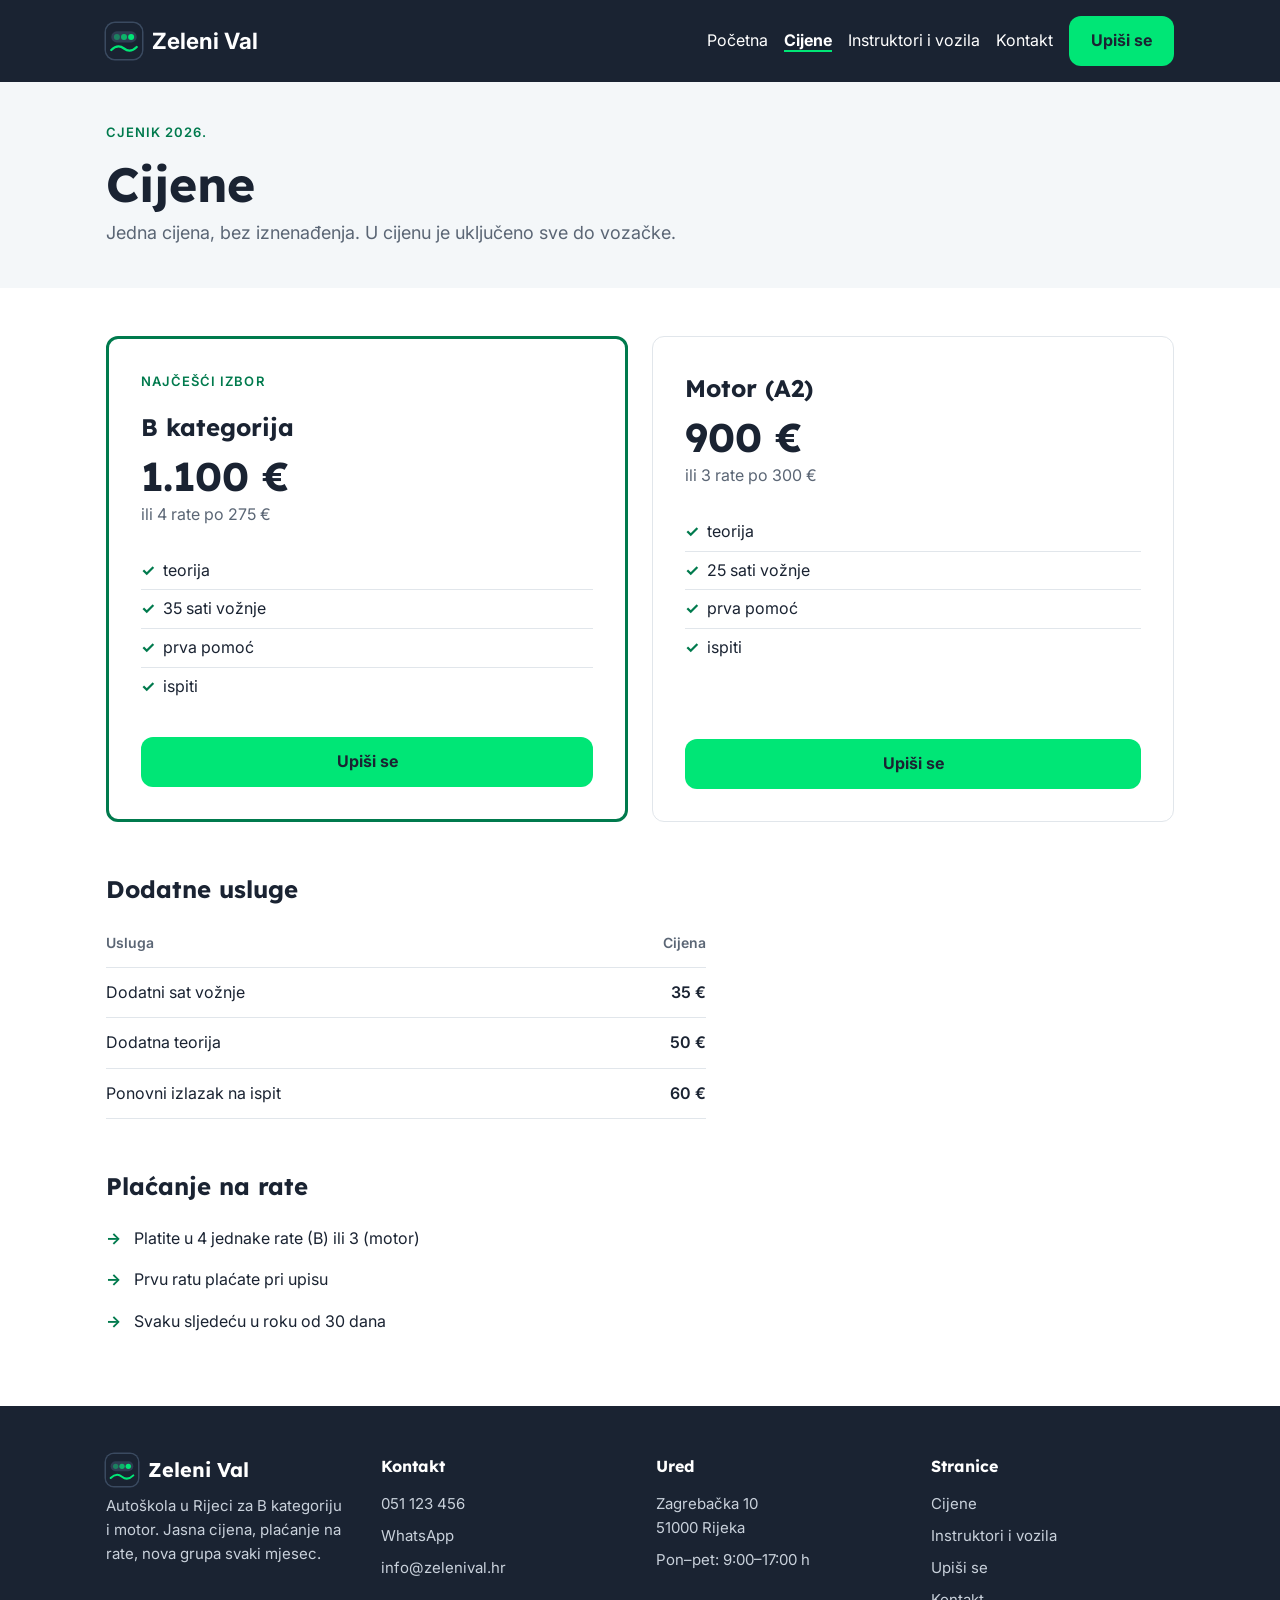
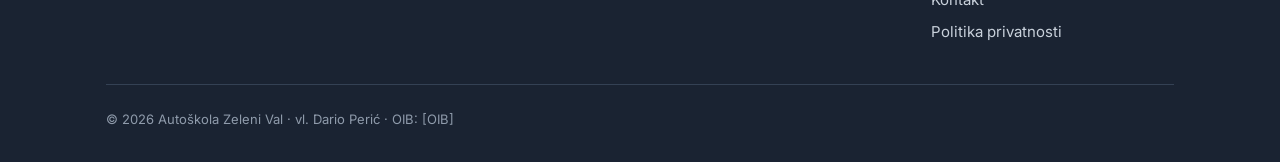
==== cijene.html @ 60b4cd18 "Autoskola Zeleni Val - prva verzija" ====
<!doctype html>
<html lang="hr">
  <head>
    <meta charset="UTF-8" />
    <meta name="viewport" content="width=device-width, initial-scale=1.0" />
    <title>Cijene – Zeleni Val, autoškola, Rijeka</title>
    <meta
      name="description"
      content="Cjenik autoškole Zeleni Val u Rijeci. Cijene za vozački ispit i dodatne sate vožnje za B kategoriju i motor."
    />
    <link rel="preconnect" href="https://fonts.googleapis.com" />
    <link rel="preconnect" href="https://fonts.gstatic.com" crossorigin />
    <link
      href="https://fonts.googleapis.com/css2?family=Inter:wght@400;600&family=Lexend:wght@600;700&display=swap"
      rel="stylesheet"
    />
    <!-- favicon: ikona u kartici preglednika -->
    <link rel="icon" href="slike/zeleni-val-znak.svg" type="image/svg+xml" />
    <link rel="stylesheet" href="style.css" />
  </head>
  <body>
    <header>
      <a href="index.html" class="logo"><img src="slike/zeleni-val-znak.svg" alt="" width="36" height="36"> Zeleni Val</a>
      <nav>
        <button
          class="hamburger"
          aria-label="Otvori izbornik"
          aria-expanded="false"
          aria-controls="izbornik"
        >
          ☰
        </button>
        <ul id="izbornik">
          <li><a href="index.html">Početna</a></li>
          <li><a href="cijene.html" aria-current="page">Cijene</a></li>
          <li><a href="instruktori.html">Instruktori i vozila</a></li>
          <li><a href="kontakt.html">Kontakt</a></li>
          <li><a href="upis.html" class="btn">Upiši se</a></li>
        </ul>
      </nav>
    </header>

    <main>
      <section class="hero hero-mala">
     <p class="oznaka">Cjenik 2026.</p>
    <h1>Cijene</h1>
    <p class="hero-tekst">Jedna cijena, bez iznenađenja. U cijenu je uključeno sve do vozačke.</p>
    </section>

      <section class="paketi">
        <div class="kartice">
          <article class="kartica istaknuta">
            <p class="oznaka">Najčešći izbor</p>
            <h2>B kategorija</h2>
            <p class="cijena">1.100 €</p>
            <p class="rate">ili 4 rate po 275 €</p>
            <ul class="ukljuceno">
              <li>teorija</li>
              <li>35 sati vožnje</li>
              <li>prva pomoć</li>
              <li>ispiti</li>
            </ul>
            <a href="upis.html" class="btn">Upiši se</a>
          </article>

          <article class="kartica">
            <h2>Motor (A2)</h2>
            <p class="cijena">900 €</p>
            <p class="rate">ili 3 rate po 300 €</p>
            <ul class="ukljuceno">
              <li>teorija</li>
              <li>25 sati vožnje</li>
              <li>prva pomoć</li>
              <li>ispiti</li>
            </ul>
            <a href="upis.html" class="btn">Upiši se</a>
          </article>
        </div>
      </section>

      <section class="dodatno">
        <table class="tablica-cijena">
          
          <caption>
            Dodatne usluge
          </caption>
          <thead>
            <tr>
              <th scope="col">Usluga</th>
              <th scope="col">Cijena</th>
            </tr>
          </thead>
          <tbody>
            <tr>
              <td>Dodatni sat vožnje</td>
              <td>35 €</td>
            </tr>
            <tr>
              <td>Dodatna teorija</td>
              <td>50 €</td>
            </tr>
            <tr>
              <td>Ponovni izlazak na ispit</td>
              <td>60 €</td>
            </tr>
          </tbody>
        </table>
      </section>

      <section class="rate-info">
        <h2>Plaćanje na rate</h2>
        <ul>
          <li>Platite u 4 jednake rate (B) ili 3 (motor)</li>
          <li>Prvu ratu plaćate pri upisu</li>
          <li>Svaku sljedeću u roku od 30 dana</li>
        </ul>
      </section>
    </main>

    <footer class="podnozje">
  <div class="podnozje-stupci">

    <!-- 1. stupac: tko smo -->
    <div>
      <p class="podnozje-logo"><img src="slike/zeleni-val-znak.svg" alt="" width="32" height="32"> Zeleni Val</p>
      <p>Autoškola u Rijeci za B kategoriju i motor. Jasna cijena, plaćanje na rate, nova grupa svaki mjesec.</p>
    </div>

    <!-- 2. stupac: kontakt (svi linkovi klikabilni na mobitelu) -->
    <div>
      <h2>Kontakt</h2>
      <p><a href="tel:+38551123456">051 123 456</a></p>
      <p><a href="https://wa.me/38551123456">WhatsApp</a></p>
      <p><a href="mailto:info@zelenival.hr">info@zelenival.hr</a></p>
    </div>

    <!-- 3. stupac: gdje i kada -->
    <div>
      <h2>Ured</h2>
      <p>Zagrebačka 10<br>51000 Rijeka</p>
      <p>Pon–pet: 9:00–17:00 h</p>
    </div>

    <!-- 4. stupac: linkovi -->
    <div>
      <h2>Stranice</h2>
      <ul>
        <li><a href="cijene.html">Cijene</a></li>
        <li><a href="instruktori.html">Instruktori i vozila</a></li>
        <li><a href="upis.html">Upiši se</a></li>
        <li><a href="kontakt.html">Kontakt</a></li>
        <li><a href="privatnost.html">Politika privatnosti</a></li>
      </ul>
    </div>

  </div>

  <!-- donji red: podaci o tvrtki -->
  <p class="podnozje-dno">© 2026 Autoškola Zeleni Val · vl. Dario Perić · OIB: [OIB]</p>
</footer>
    <script src="script.js"></script>
  </body>
</html>
---- style.css ----
:root {
  /* boje */
  --limeta: #00e676; /* SAMO gumbi, ikone, naglasci na tamnom */
  --limeta-tamna: #007a4d; /* zeleni linkovi i tekst na bijelom */
  --asfalt: #1a2332; /* tekst, tamne sekcije, header na mobitelu */
  --siva: #5b6675; /* sporedni tekst */
  --svijetla: #f4f7f9; /* svijetle pozadine sekcija */
  --linija: #e1e6eb;
  --bijela: #ffffff;

  /* fontovi */
  --font-naslov: "Lexend", system-ui, sans-serif;
  --font-tekst: "Inter", system-ui, sans-serif;

  /* raspored */
  --sirina: 1100px;
  --radius: 12px;
}

/* box-sizing: border-box = padding i obrub se uračunavaju U širinu elementa.
   Bez toga je sekcija od 1100 px s paddingom 16 px zapravo široka 1132 px
   i sadržaj se ne poravna s logom. Ovo ide na početak SVAKOG projekta. */
*, *::before, *::after {
  box-sizing: border-box;
}

body {
  font-family: var(--font-tekst);
  color: var(--asfalt);
  line-height: 1.6;
  margin: 0;
}

h1,
h2,
h3 {
  font-family: var(--font-naslov);
}

.btn {
  background-color: var(--limeta);
  color: var(--asfalt);
  border-radius: var(--radius);
  font-weight: bold;
  display: inline-block;
  padding: 10px 20px;
    text-decoration: none;
    border: 2px solid transparent;
}

a {
  color: var(--limeta-tamna);
}

header{
    position: sticky;
    top: 0;
    z-index: 10;
    display: flex;
    justify-content: space-between;
    align-items: center;
    flex-wrap: wrap;
    gap: 1rem;
    padding: 1rem max(16px, calc((100% - 1100px) / 2 + 16px));
    background: var(--asfalt); 
}

/* logo: znak (slika) i ime (tekst) u istom redu */
.logo {
  display: flex;
  align-items: center;
  gap: 10px;
  font-weight: 700;
  font-size: 1.4rem;
  text-decoration: none;
  color: var(--bijela);
}
.logo img,
.podnozje-logo img {
  display: block;                      /* makni razmak ispod slike */
  border-radius: 25%;                  /* isti zaobljeni kutovi kao znak */
  box-shadow: 0 0 0 1.5px #3a4a60;     /* tanki svijetli rub: znak se ne stapa s tamnim headerom */
}

nav { display: flex; gap: 1rem; align-items: center; }
nav a { text-decoration: none; color: var(--bijela); }
nav a:hover { color: var(--limeta); }

/* gumb "Upiši se" u izborniku: tamni tekst na limeti (i na hover) */
nav a.btn,
nav a.btn:hover { color: var(--asfalt); }

/* trenutna stranica u izborniku (ali ne gumb "Upiši se": on je već istaknut) */
nav a[aria-current="page"]:not(.btn) {
  font-weight: 700;
  border-bottom: 2px solid var(--limeta);
}

/* izbornik: na računalu linkovi u jednom redu */
nav ul {
  list-style: none;
  display: flex;
  align-items: center;
  gap: 1rem;
  margin: 0;
  padding: 0;
}

/* na računalu se gumb ☰ ne prikazuje */
.hamburger {
  display: none;
  background: none;
  border: 0;
  font-size: 2rem;
  cursor: pointer;
  color: var(--bijela);
}

/* mobitel: zaslon uži od 700px */
@media (max-width: 700px) {
  .hamburger { display: block; }

  nav ul {
    display: none;            /* linkovi su skriveni */
    flex-direction: column;   /* jedan ispod drugoga */
    align-items: flex-start;
    position: absolute;       /* ispod headera, preko cijele širine */
    top: 100%;
    left: 0;
    right: 0;
    padding: 1rem 16px;
    background: var(--asfalt);
  }

  nav ul.otvoren { display: flex; }  /* prikažu se kad JS doda klasu */
}

/* ===== HERO ===== */
.hero {
  background: var(--svijetla);
  /* isti trik kao header: lijevi rub teksta = lijevi rub loga */
  padding: 64px max(16px, calc((100% - var(--sirina)) / 2 + 16px));
}

.oznaka {
  margin: 0 0 16px;
  font-size: 0.8125rem;          /* 13 px */
  font-weight: 600;
  letter-spacing: 0.08em;        /* malo razmaknuta slova */
  text-transform: uppercase;     /* CSS radi velika slova */
  color: var(--limeta-tamna);    /* na svijetlom: tamna zelena, NE limeta */
}

.hero h1 {
  margin: 0 0 8px;
  font-size: clamp(2.25rem, 6vw, 4rem);  /* min. 36 px, max. 64 px */
  line-height: 1.1;                      /* veliki naslovi trebaju zbijeniji prored */
}
.podnaslov {
  margin: 0 0 16px;
  font-family: var(--font-naslov);
  font-size: clamp(1.25rem, 3vw, 1.75rem);
  font-weight: 600;
}
.hero-tekst {
  margin: 0 0 32px;
  max-width: 55ch;               /* ugodna duljina retka */
  font-size: 1.125rem;
  color: var(--siva);
}

.hero-gumbi {
  display: flex;
  flex-wrap: wrap;               /* na uskom ekranu drugi gumb ide u novi red */
  gap: 12px;
  margin-bottom: 32px;
}
.hero .btn {
  padding: 14px 28px;            /* u heroju veći gumbi */
  font-size: 1.0625rem;
}
/* sekundarni gumb: tamni obrub na svijetloj podlozi */
.btn-obrub {
  background: transparent;
  color: var(--asfalt);
  border: 2px solid var(--asfalt);
}
.btn-obrub:hover {
  background: var(--asfalt);
  color: var(--bijela);
}

.prednosti {
  list-style: none;
  margin: 0;
  padding: 0;
  display: flex;
  flex-direction: column;        /* mobitel: jedna ispod druge */
  gap: 8px;
}
.prednosti li::before {
  content: "✓";
  margin-right: 8px;
  font-weight: 700;
  color: var(--limeta-tamna);
}

/* računalo: kvačice u jednom redu */
@media (min-width: 701px) {
  .prednosti {
    flex-direction: row;
    gap: 24px;
  }
}

/* =========================================================
   STRANICA CIJENE
   ========================================================= */

/* ----- 1. Mali hero (podstranice) -----
   Klasa "hero" već daje svijetlu pozadinu i poravnanje s logom.
   "hero-mala" samo smanjuje visinu i naslov, jer podstranica
   ne treba ogroman uvod kao Početna. */
main .hero-mala {
  padding-top: 40px;
  padding-bottom: 40px;
}
.hero-mala h1 {
  font-size: clamp(2rem, 4vw, 3rem);   /* min. 32 px, max. 48 px */
}
.hero-mala .hero-tekst {
  margin-bottom: 0;                    /* nema gumba ispod, pa ni razmaka */
}

/* ----- 2. Sekcije ispod heroja: ista širina i poravnanje -----
   Bez ovoga bi kartice i tablica išle od ruba do ruba ekrana.
   max-width = širina sadržaja, margin auto = centrirano,
   padding 16px = isti razmak od ruba kao logo i hero. */
.paketi,
.dodatno,
.rate-info {
  max-width: var(--sirina);
  margin: 0 auto;
  padding: 48px 16px 0;
}
.rate-info {
  padding-bottom: 64px;                /* zadnja sekcija: razmak prije footera */
}

/* ----- 3. Mreža kartica -----
   auto-fit + minmax: stane li više kartica od 280 px u red,
   stavi ih jednu pored druge; ako ne stane (mobitel), jednu ispod druge.
   Zato ne treba media query. */
.kartice {
  display: grid;
  grid-template-columns: repeat(auto-fit, minmax(280px, 1fr));
  gap: 24px;
}

/* ----- 4. Jedna kartica -----
   flex + column: sadržaj ide odozgo prema dolje.
   Tako možemo gumb "zalijepiti" na dno (vidi .kartica .btn). */
.kartica {
  display: flex;
  flex-direction: column;
  padding: 32px;
  background: var(--bijela);
  border: 1px solid var(--linija);
  border-radius: var(--radius);
}
.kartica h2 {
  margin: 0 0 8px;
  font-size: 1.5rem;
}

/* Istaknuta kartica (B kategorija): deblji zeleni obrub.
   Tamna zelena, jer je obrub na bijelom (pravilo kontrasta). */
.istaknuta {
  border: 3px solid var(--limeta-tamna);
}

/* ----- 5. Cijena i rate -----
   Cijena je najvažniji broj na stranici, zato je najveća.
   Rate su odmah ispod, sivo i manje: smiruju roditelja. */
.cijena {
  margin: 0;
  font-family: var(--font-naslov);
  font-size: 2.5rem;                   /* 40 px */
  font-weight: 700;
  line-height: 1.1;
}
.rate {
  margin: 4px 0 24px;
  color: var(--siva);
}

/* ----- 6. Popis "što je uključeno" -----
   Iste kvačice kao u heroju, samo jedna ispod druge. */
.ukljuceno {
  list-style: none;                    /* makni točkice */
  margin: 0 0 32px;
  padding: 0;                          /* makni uvlačenje */
}
.ukljuceno li {
  padding: 6px 0;
  border-bottom: 1px solid var(--linija);  /* tanka crta između stavki */
}
.ukljuceno li:last-child {
  border-bottom: none;                 /* zadnja stavka bez crte */
}
.ukljuceno li::before {
  content: "✓";                        /* CSS dodaje kvačicu ispred teksta */
  margin-right: 8px;
  font-weight: 700;
  color: var(--limeta-tamna);
}

/* ----- 7. Gumb u kartici -----
   margin-top: auto gura gumb na dno kartice (radi zbog flexa gore),
   pa su gumbi u obje kartice u istoj liniji.
   text-align: center centrira tekst jer je gumb sad širok kao kartica. */
.kartica .btn {
  margin-top: auto;
  text-align: center;
}

/* ----- 8. Tablica dodatnih usluga ----- */
.tablica-cijena {
  width: 100%;
  max-width: 600px;                    /* tablica ne treba cijelu širinu */
  border-collapse: collapse;           /* spoji obrube ćelija u jednu crtu */
}
.tablica-cijena caption {
  text-align: left;                    /* naslov tablice lijevo, ne centrirano */
  margin-bottom: 12px;
  font-family: var(--font-naslov);
  font-size: 1.5rem;
  font-weight: 700;
}
.tablica-cijena th,
.tablica-cijena td {
  padding: 12px 0;
  text-align: left;
  border-bottom: 1px solid var(--linija);
}
.tablica-cijena th {
  font-size: 0.875rem;
  color: var(--siva);
  font-weight: 600;
}
/* drugi stupac (cijene) poravnat desno, da se brojke lijepo slažu */
.tablica-cijena th:last-child,
.tablica-cijena td:last-child {
  text-align: right;
  font-weight: 600;
}

/* ----- 9. Plaćanje na rate ----- */
.rate-info h2 {
  margin: 0 0 12px;
  font-size: 1.5rem;
}
.rate-info ul {
  list-style: none;
  margin: 0;
  padding: 0;
  max-width: 600px;
}
.rate-info li {
  padding: 8px 0 8px 28px;
  position: relative;                  /* da se broj/kvačica može smjestiti lijevo */
}
.rate-info li::before {
  content: "→";
  position: absolute;
  left: 0;
  font-weight: 700;
  color: var(--limeta-tamna);
}

/* =========================================================
   STRANICA INSTRUKTORI I VOZILA
   ========================================================= */

/* ----- 1. Sekcije: ista širina i poravnanje kao na Cijenama ----- */
.tim,
.vozila {
  max-width: var(--sirina);
  margin: 0 auto;
  padding: 48px 16px 0;
}
.vozila {
  padding-bottom: 64px;                /* zadnja sekcija: razmak prije footera */
}
.tim h2,
.vozila h2 {
  margin: 0 0 24px;
  font-size: 1.75rem;
}

/* ----- 2. Mreža: ista za instruktore i vozila -----
   Svaki element najmanje 220 px; koliko stane u red, toliko stupaca.
   Računalo: 4 instruktora u redu. Tablet: 2. Mobitel: 1. */
.mreza {
  display: grid;
  grid-template-columns: repeat(auto-fit, minmax(220px, 1fr));
  gap: 24px;
}

/* ----- 3. Sve slike u mreži -----
   Problem: fotografije imaju različite dimenzije, pa bi mreža bila neravna.
   aspect-ratio: svaka slika dobije isti omjer (4:5 je uspravni portret).
   object-fit: cover: slika ispuni okvir i izreže višak, BEZ razvlačenja. */
.mreza img {
  display: block;                      /* makni mali razmak ispod slike */
  width: 100%;                         /* široka kao njezin stupac */
  height: auto;
  aspect-ratio: 4 / 5;                 /* uspravni okvir za lica */
  object-fit: cover;                   /* ispuni okvir bez razvlačenja */
  border-radius: var(--radius);
  background: var(--svijetla);         /* vidi se dok se slika učitava */
}

/* vozila su vodoravna, pa dobivaju širi omjer od instruktora */
.vozila .mreza img {
  aspect-ratio: 3 / 2;
}

/* ----- 4. Kartica instruktora ----- */
.osoba h3 {
  margin: 16px 0 4px;
  font-size: 1.25rem;
}
.uloga {
  margin: 0 0 8px;
  font-size: 0.875rem;
  font-weight: 600;
  color: var(--limeta-tamna);          /* tamna zelena: čitljivo na bijelom */
}
.osoba p {
  margin-top: 0;
  color: var(--siva);
}
.osoba .uloga {
  color: var(--limeta-tamna);          /* pravilo .osoba p bi inače obojilo i ulogu u sivo */
}

/* ----- 5. Vozila: slika s opisom ispod ----- */
.vozila figure {
  margin: 0;                           /* figure ima vlastitu marginu od preglednika: makni je */
}
.vozila figcaption {
  margin-top: 8px;
  font-weight: 600;
}

/* mobitel: instruktori po 2 u redu, manje skrolanja */
@media (max-width: 700px) {
  .tim .mreza { grid-template-columns: repeat(auto-fit, minmax(150px, 1fr)); }
}

/* =========================================================
   STRANICA UPIS
   ========================================================= */

/* ----- 1. Raspored: obrazac lijevo (širi), kutija desno -----
   auto-fit: na mobitelu kutija sama ode ispod obrasca. */
.upis {
  max-width: var(--sirina);
  margin: 0 auto;
  padding: 48px 16px 64px;
  display: grid;
  grid-template-columns: repeat(auto-fit, minmax(300px, 1fr));
  gap: 32px;
  align-items: start;                  /* kutija ne rasteže do visine obrasca */
}

/* ----- 2. Obrazac: polja jedno ispod drugoga ----- */
.obrazac {
  display: flex;
  flex-direction: column;
  gap: 6px;
  padding: 32px;
  background: var(--bijela);
  border: 1px solid var(--linija);
  border-radius: var(--radius);
}
.obrazac label {
  margin-top: 12px;
  font-weight: 600;
}
.neobavezno {
  font-weight: 400;
  color: var(--siva);
}

/* ----- 3. Polja za upis -----
   font: inherit: polje koristi isti font kao stranica (16 px, pa iPhone ne zumira).
   min-height 48 px: dovoljno veliko za prst. */
.obrazac input[type="text"],
.obrazac input[type="tel"],
.obrazac input[type="email"],
.obrazac textarea {
  font: inherit;
  min-height: 48px;
  padding: 10px 12px;
  border: 1px solid #8c96a3;           /* dovoljno taman rub da se polje vidi */
  border-radius: 8px;
}
/* polje u kojem je kursor: zeleni obrub */
.obrazac input:focus-visible,
.obrazac textarea:focus-visible {
  outline: 3px solid var(--limeta);
  outline-offset: 1px;
  border-color: var(--asfalt);
}

/* ----- 4. Kategorija (radio gumbi) ----- */
.izbor {
  margin: 12px 0 0;
  padding: 0;
  border: 0;                           /* makni okvir koji fieldset ima sam po sebi */
}
.izbor legend {
  font-weight: 600;
  margin-bottom: 4px;
}
.izbor label {
  display: flex;
  align-items: center;
  gap: 10px;
  margin-top: 8px;
  font-weight: 400;
  cursor: pointer;
}
.izbor input,
.privola input {
  width: 20px;
  height: 20px;
  accent-color: var(--limeta-tamna);   /* boja kvačice i radio gumba */
}

/* ----- 5. Privola: kućica lijevo, tekst desno ----- */
.obrazac .privola {
  display: flex;
  gap: 10px;
  align-items: flex-start;
  font-weight: 400;
  font-size: 0.875rem;
  color: var(--siva);
}
.privola input {
  flex-shrink: 0;                      /* kućica se ne smanjuje kad je tekst dugačak */
  margin-top: 2px;
}

/* skriveno polje protiv spama */
.skriveno {
  display: none;
}

/* gumb za slanje: preko cijele širine obrasca */
.obrazac .btn {
  margin-top: 20px;
  font: inherit;
  font-weight: 700;
  cursor: pointer;
}

/* ----- 6. Kutija "Što slijedi" ----- */
.sto-slijedi {
  padding: 32px;
  background: var(--asfalt);           /* tamna kutija: limeta na tamnom je dozvoljena */
  color: var(--bijela);
  border-radius: var(--radius);
}
.sto-slijedi h2 {
  margin: 0 0 16px;
  font-size: 1.25rem;
}
.sto-slijedi ol {
  margin: 0 0 16px;
  padding-left: 20px;
}
.sto-slijedi li {
  margin-bottom: 10px;
}
.sto-slijedi li::marker {
  color: var(--limeta);                /* brojevi 1, 2, 3 u limeti */
  font-weight: 700;
}
.sto-slijedi a {
  color: var(--limeta);                /* link na tamnom: limeta, kontrast 9,5:1 */
  font-weight: 600;
}

/* =========================================================
   FOOTER
   ========================================================= */

/* tamna podloga, tekst poravnat s logom u headeru (isti calc trik) */
.podnozje {
  background: var(--asfalt);
  color: #c9d1db;                      /* svijetlosiva: mekša od čiste bijele */
  padding: 48px max(16px, calc((100% - var(--sirina)) / 2 + 16px)) 24px;
  font-size: 0.9375rem;
}

/* stupci: 4 na računalu, 2 na tabletu, 1 na mobitelu (auto-fit) */
.podnozje-stupci {
  display: grid;
  grid-template-columns: repeat(auto-fit, minmax(200px, 1fr));
  gap: 32px;
  margin-bottom: 32px;
}

/* naslovi stupaca */
.podnozje h2 {
  margin: 0 0 12px;
  font-size: 1rem;
  color: var(--bijela);
}

.podnozje p {
  margin: 0 0 8px;
}

/* ime brenda u prvom stupcu */
.podnozje-logo {
  font-family: var(--font-naslov);
  font-size: 1.25rem;
  font-weight: 700;
  color: var(--bijela);
}

/* linkovi: svijetli, na hover limeta (limeta na tamnom = dozvoljeno) */
.podnozje a {
  color: #c9d1db;
  text-decoration: none;
}
.podnozje a:hover {
  color: var(--limeta);
  text-decoration: underline;
}

/* popis linkova bez točkica */
.podnozje ul {
  list-style: none;
  margin: 0;
  padding: 0;
}
.podnozje li {
  margin-bottom: 8px;
}

/* donji red: tanka crta iznad, manja slova */
.podnozje-dno {
  margin: 0;
  padding-top: 24px;
  border-top: 1px solid #344154;
  font-size: 0.8125rem;
  color: #8f9bab;
}

/* =========================================================
   STRANICA POLITIKA PRIVATNOSTI (i ostali dugi tekstovi)
   ========================================================= */

/* uski stupac teksta: dugi tekst se lakše čita kad redak nije preširok */
.pravno {
  max-width: var(--sirina);
  margin: 0 auto;
  padding: 48px 16px 64px;
}
.pravno > * {
  max-width: 70ch;                     /* najviše ~70 znakova u retku */
}
.pravno h2 {
  margin: 40px 0 12px;
  font-size: 1.25rem;
}
.pravno h2:first-child {
  margin-top: 0;                       /* prvi naslov bez razmaka iznad */
}
.pravno p,
.pravno li {
  color: var(--asfalt);
}
.pravno ul {
  padding-left: 20px;
}
.pravno li {
  margin-bottom: 6px;
}

/* =========================================================
   STRANICA KONTAKT
   ========================================================= */

/* ----- 1. Sve sekcije: ista širina i poravnanje ----- */
.kontakt-nacini,
.lokacije,
.faq,
.poziv {
  max-width: var(--sirina);
  margin: 0 auto;
  padding: 48px 16px 0;
}

/* naslov vidljiv samo čitačima zaslona */
.vizualno-skriveno {
  position: absolute;
  width: 1px;
  height: 1px;
  overflow: hidden;
  clip: rect(0 0 0 0);
  white-space: nowrap;
}

/* ----- 2. Kartice s načinima kontakta (kartica i .btn već postoje) ----- */
.kontakt-nacini .kartica h3 {
  margin: 0 0 8px;
  font-size: 1.25rem;
}
.kontakt-nacini .kartica p {
  margin: 0 0 20px;
  color: var(--siva);
}

/* ----- 3. Lokacije: tekst lijevo, karta desno (na mobitelu jedno ispod drugog) ----- */
.lokacije {
  display: grid;
  grid-template-columns: repeat(auto-fit, minmax(300px, 1fr));
  gap: 32px;
  align-items: start;
}
.lokacije h2 {
  margin: 0 0 16px;
  font-size: 1.75rem;
}
.lokacije h3 {
  margin: 16px 0 4px;
  font-size: 1.0625rem;
}
.lokacije p {
  margin: 0 0 8px;
}
.napomena {
  margin-top: 16px;
  padding: 12px 16px;
  background: var(--svijetla);
  border-left: 4px solid var(--limeta-tamna);  /* zelena crta lijevo ističe napomenu */
  border-radius: 0 8px 8px 0;
}

/* ----- 4. Česta pitanja: otvaraju se klikom (details/summary) ----- */
.faq h2 {
  margin: 0 0 16px;
  font-size: 1.75rem;
}
.faq details {
  max-width: 70ch;
  border-bottom: 1px solid var(--linija);
  padding: 16px 0;
}
.faq summary {
  font-weight: 600;
  cursor: pointer;
}
.faq details p {
  margin: 12px 0 0;
  color: var(--siva);
}

/* ----- 5. Poziv na kraju: tamna kutija s limeta gumbom ----- */
.poziv {
  margin-top: 48px;
  margin-bottom: 64px;
  padding: 40px 24px;
  width: calc(100% - 32px);              /* na mobitelu 16 px od ruba */
  max-width: calc(var(--sirina) - 32px); /* na računalu široka kao sadržaj */
  text-align: center;
  background: var(--asfalt);
  color: var(--bijela);
  border-radius: var(--radius);
}
.poziv h2 {
  margin: 0 0 8px;
  font-size: 1.75rem;
}
.poziv p {
  margin: 0 0 20px;
  color: #c9d1db;
}

/* =========================================================
   GUMBI: hover i fokus (tipkovnica)
   ========================================================= */
/* glavni gumb: malo tamnija limeta kad se prijeđe mišem */
.btn:hover {
  background-color: #00c965;
}
/* sekundarni gumb zadržava svoj hover (tamna podloga) */
.btn-obrub:hover {
  background: var(--asfalt);
  color: var(--bijela);
}
/* vidljiv obrub kad se do gumba dođe tipkom Tab */
.btn:focus-visible {
  outline: 3px solid var(--limeta-tamna);  /* na svijetloj podlozi */
  outline-offset: 3px;
}
nav a:focus-visible,
.podnozje a:focus-visible {
  outline: 3px solid var(--limeta);        /* na tamnoj podlozi: limeta je vidljiva */
  outline-offset: 3px;
}
/* link na Google karte (kontakt) */
.karta-link {
  padding: 32px;
  background: var(--svijetla);
  border-radius: var(--radius);
}
.karta-link p {
  margin: 0 0 16px;
}

/* footer logo: znak i ime u istom redu */
.podnozje-logo {
  display: flex;
  align-items: center;
  gap: 10px;
}
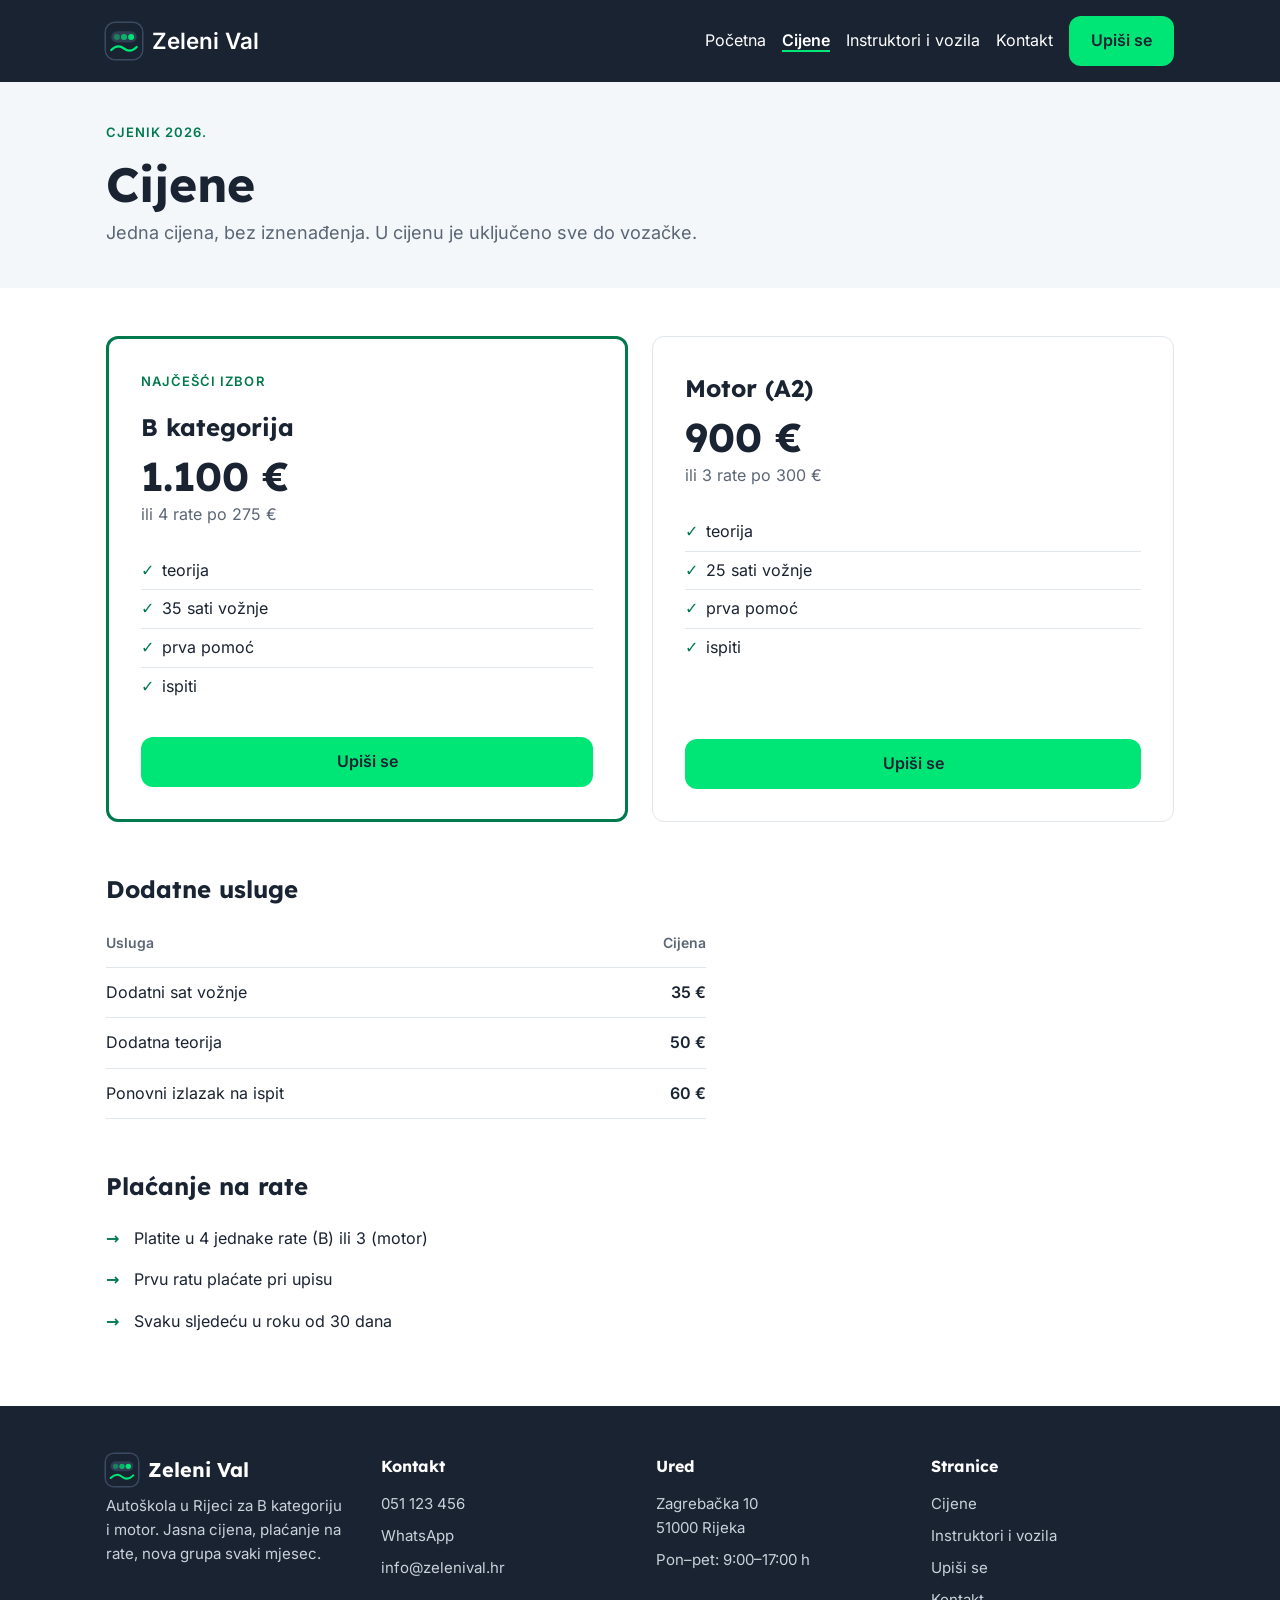
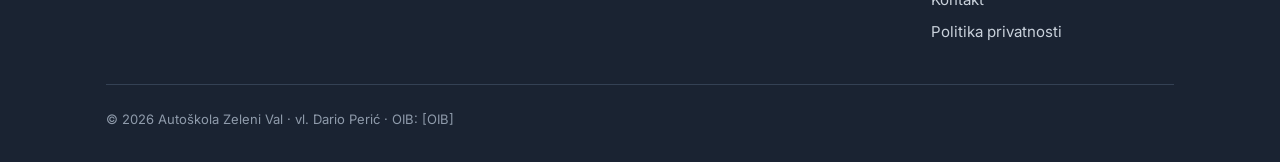
==== commit 89010418: "Add files via upload" ====
--- a/cijene.html
+++ b/cijene.html
@@ -1,163 +1,159 @@
-<!doctype html>
-<html lang="hr">
-  <head>
-    <meta charset="UTF-8" />
-    <meta name="viewport" content="width=device-width, initial-scale=1.0" />
-    <title>Cijene – Zeleni Val, autoškola, Rijeka</title>
-    <meta
-      name="description"
-      content="Cjenik autoškole Zeleni Val u Rijeci. Cijene za vozački ispit i dodatne sate vožnje za B kategoriju i motor."
-    />
-    <link rel="preconnect" href="https://fonts.googleapis.com" />
-    <link rel="preconnect" href="https://fonts.gstatic.com" crossorigin />
-    <link
-      href="https://fonts.googleapis.com/css2?family=Inter:wght@400;600&family=Lexend:wght@600;700&display=swap"
-      rel="stylesheet"
-    />
-    <!-- favicon: ikona u kartici preglednika -->
-    <link rel="icon" href="slike/zeleni-val-znak.svg" type="image/svg+xml" />
-    <link rel="stylesheet" href="style.css" />
-  </head>
-  <body>
-    <header>
-      <a href="index.html" class="logo"><img src="slike/zeleni-val-znak.svg" alt="" width="36" height="36"> Zeleni Val</a>
-      <nav>
-        <button
-          class="hamburger"
-          aria-label="Otvori izbornik"
-          aria-expanded="false"
-          aria-controls="izbornik"
-        >
-          ☰
-        </button>
-        <ul id="izbornik">
-          <li><a href="index.html">Početna</a></li>
-          <li><a href="cijene.html" aria-current="page">Cijene</a></li>
-          <li><a href="instruktori.html">Instruktori i vozila</a></li>
-          <li><a href="kontakt.html">Kontakt</a></li>
-          <li><a href="upis.html" class="btn">Upiši se</a></li>
-        </ul>
-      </nav>
-    </header>
-
-    <main>
-      <section class="hero hero-mala">
-     <p class="oznaka">Cjenik 2026.</p>
-    <h1>Cijene</h1>
-    <p class="hero-tekst">Jedna cijena, bez iznenađenja. U cijenu je uključeno sve do vozačke.</p>
-    </section>
-
-      <section class="paketi">
-        <div class="kartice">
-          <article class="kartica istaknuta">
-            <p class="oznaka">Najčešći izbor</p>
-            <h2>B kategorija</h2>
-            <p class="cijena">1.100 €</p>
-            <p class="rate">ili 4 rate po 275 €</p>
-            <ul class="ukljuceno">
-              <li>teorija</li>
-              <li>35 sati vožnje</li>
-              <li>prva pomoć</li>
-              <li>ispiti</li>
-            </ul>
-            <a href="upis.html" class="btn">Upiši se</a>
-          </article>
-
-          <article class="kartica">
-            <h2>Motor (A2)</h2>
-            <p class="cijena">900 €</p>
-            <p class="rate">ili 3 rate po 300 €</p>
-            <ul class="ukljuceno">
-              <li>teorija</li>
-              <li>25 sati vožnje</li>
-              <li>prva pomoć</li>
-              <li>ispiti</li>
-            </ul>
-            <a href="upis.html" class="btn">Upiši se</a>
-          </article>
-        </div>
-      </section>
-
-      <section class="dodatno">
-        <table class="tablica-cijena">
-          
-          <caption>
-            Dodatne usluge
-          </caption>
-          <thead>
-            <tr>
-              <th scope="col">Usluga</th>
-              <th scope="col">Cijena</th>
-            </tr>
-          </thead>
-          <tbody>
-            <tr>
-              <td>Dodatni sat vožnje</td>
-              <td>35 €</td>
-            </tr>
-            <tr>
-              <td>Dodatna teorija</td>
-              <td>50 €</td>
-            </tr>
-            <tr>
-              <td>Ponovni izlazak na ispit</td>
-              <td>60 €</td>
-            </tr>
-          </tbody>
-        </table>
-      </section>
-
-      <section class="rate-info">
-        <h2>Plaćanje na rate</h2>
-        <ul>
-          <li>Platite u 4 jednake rate (B) ili 3 (motor)</li>
-          <li>Prvu ratu plaćate pri upisu</li>
-          <li>Svaku sljedeću u roku od 30 dana</li>
-        </ul>
-      </section>
-    </main>
-
-    <footer class="podnozje">
-  <div class="podnozje-stupci">
-
-    <!-- 1. stupac: tko smo -->
-    <div>
-      <p class="podnozje-logo"><img src="slike/zeleni-val-znak.svg" alt="" width="32" height="32"> Zeleni Val</p>
-      <p>Autoškola u Rijeci za B kategoriju i motor. Jasna cijena, plaćanje na rate, nova grupa svaki mjesec.</p>
-    </div>
-
-    <!-- 2. stupac: kontakt (svi linkovi klikabilni na mobitelu) -->
-    <div>
-      <h2>Kontakt</h2>
-      <p><a href="tel:+38551123456">051 123 456</a></p>
-      <p><a href="https://wa.me/38551123456">WhatsApp</a></p>
-      <p><a href="mailto:info@zelenival.hr">info@zelenival.hr</a></p>
-    </div>
-
-    <!-- 3. stupac: gdje i kada -->
-    <div>
-      <h2>Ured</h2>
-      <p>Zagrebačka 10<br>51000 Rijeka</p>
-      <p>Pon–pet: 9:00–17:00 h</p>
-    </div>
-
-    <!-- 4. stupac: linkovi -->
-    <div>
-      <h2>Stranice</h2>
-      <ul>
-        <li><a href="cijene.html">Cijene</a></li>
-        <li><a href="instruktori.html">Instruktori i vozila</a></li>
-        <li><a href="upis.html">Upiši se</a></li>
-        <li><a href="kontakt.html">Kontakt</a></li>
-        <li><a href="privatnost.html">Politika privatnosti</a></li>
-      </ul>
-    </div>
-
-  </div>
-
-  <!-- donji red: podaci o tvrtki -->
-  <p class="podnozje-dno">© 2026 Autoškola Zeleni Val · vl. Dario Perić · OIB: [OIB]</p>
-</footer>
-    <script src="script.js"></script>
-  </body>
-</html>
+<!doctype html>
+<html lang="hr">
+  <head>
+    <meta charset="UTF-8" />
+    <meta name="viewport" content="width=device-width, initial-scale=1.0" />
+    <title>Cijene – Zeleni Val, autoškola, Rijeka</title>
+    <meta
+      name="description"
+      content="Cjenik autoškole Zeleni Val u Rijeci. Cijene za vozački ispit i dodatne sate vožnje za B kategoriju i motor."
+    />
+    <!-- favicon: ikona u kartici preglednika -->
+    <link rel="icon" href="slike/zeleni-val-znak.svg" type="image/svg+xml" />
+    <!-- font naslova (Lexend) učitaj odmah: naslov je najveći element na stranici -->
+    <link rel="preload" href="fonts/lexend-v26-latin_latin-ext-700.woff2" as="font" type="font/woff2" crossorigin />
+    <link rel="stylesheet" href="style.css" />
+  </head>
+  <body>
+    <header>
+      <a href="index.html" class="logo"><img src="slike/zeleni-val-znak.svg" alt="" width="36" height="36"> Zeleni Val</a>
+      <nav>
+        <button
+          class="hamburger"
+          aria-label="Otvori izbornik"
+          aria-expanded="false"
+          aria-controls="izbornik"
+        >
+          ☰
+        </button>
+        <ul id="izbornik">
+          <li><a href="index.html">Početna</a></li>
+          <li><a href="cijene.html" aria-current="page">Cijene</a></li>
+          <li><a href="instruktori.html">Instruktori i vozila</a></li>
+          <li><a href="kontakt.html">Kontakt</a></li>
+          <li><a href="upis.html" class="btn">Upiši se</a></li>
+        </ul>
+      </nav>
+    </header>
+
+    <main>
+      <section class="hero hero-mala">
+     <p class="oznaka">Cjenik 2026.</p>
+    <h1>Cijene</h1>
+    <p class="hero-tekst">Jedna cijena, bez iznenađenja. U cijenu je uključeno sve do vozačke.</p>
+    </section>
+
+      <section class="paketi">
+        <div class="kartice">
+          <article class="kartica istaknuta">
+            <p class="oznaka">Najčešći izbor</p>
+            <h2>B kategorija</h2>
+            <p class="cijena">1.100 €</p>
+            <p class="rate">ili 4 rate po 275 €</p>
+            <ul class="ukljuceno">
+              <li>teorija</li>
+              <li>35 sati vožnje</li>
+              <li>prva pomoć</li>
+              <li>ispiti</li>
+            </ul>
+            <a href="upis.html" class="btn">Upiši se</a>
+          </article>
+
+          <article class="kartica">
+            <h2>Motor (A2)</h2>
+            <p class="cijena">900 €</p>
+            <p class="rate">ili 3 rate po 300 €</p>
+            <ul class="ukljuceno">
+              <li>teorija</li>
+              <li>25 sati vožnje</li>
+              <li>prva pomoć</li>
+              <li>ispiti</li>
+            </ul>
+            <a href="upis.html" class="btn">Upiši se</a>
+          </article>
+        </div>
+      </section>
+
+      <section class="dodatno">
+        <table class="tablica-cijena">
+          
+          <caption>
+            Dodatne usluge
+          </caption>
+          <thead>
+            <tr>
+              <th scope="col">Usluga</th>
+              <th scope="col">Cijena</th>
+            </tr>
+          </thead>
+          <tbody>
+            <tr>
+              <td>Dodatni sat vožnje</td>
+              <td>35 €</td>
+            </tr>
+            <tr>
+              <td>Dodatna teorija</td>
+              <td>50 €</td>
+            </tr>
+            <tr>
+              <td>Ponovni izlazak na ispit</td>
+              <td>60 €</td>
+            </tr>
+          </tbody>
+        </table>
+      </section>
+
+      <section class="rate-info">
+        <h2>Plaćanje na rate</h2>
+        <ul>
+          <li>Platite u 4 jednake rate (B) ili 3 (motor)</li>
+          <li>Prvu ratu plaćate pri upisu</li>
+          <li>Svaku sljedeću u roku od 30 dana</li>
+        </ul>
+      </section>
+    </main>
+
+    <footer class="podnozje">
+  <div class="podnozje-stupci">
+
+    <!-- 1. stupac: tko smo -->
+    <div>
+      <p class="podnozje-logo"><img src="slike/zeleni-val-znak.svg" alt="" width="32" height="32"> Zeleni Val</p>
+      <p>Autoškola u Rijeci za B kategoriju i motor. Jasna cijena, plaćanje na rate, nova grupa svaki mjesec.</p>
+    </div>
+
+    <!-- 2. stupac: kontakt (svi linkovi klikabilni na mobitelu) -->
+    <div>
+      <h2>Kontakt</h2>
+      <p><a href="tel:+38551123456">051 123 456</a></p>
+      <p><a href="https://wa.me/38551123456">WhatsApp</a></p>
+      <p><a href="mailto:info@zelenival.hr">info@zelenival.hr</a></p>
+    </div>
+
+    <!-- 3. stupac: gdje i kada -->
+    <div>
+      <h2>Ured</h2>
+      <p>Zagrebačka 10<br>51000 Rijeka</p>
+      <p>Pon–pet: 9:00–17:00 h</p>
+    </div>
+
+    <!-- 4. stupac: linkovi -->
+    <div>
+      <h2>Stranice</h2>
+      <ul>
+        <li><a href="cijene.html">Cijene</a></li>
+        <li><a href="instruktori.html">Instruktori i vozila</a></li>
+        <li><a href="upis.html">Upiši se</a></li>
+        <li><a href="kontakt.html">Kontakt</a></li>
+        <li><a href="privatnost.html">Politika privatnosti</a></li>
+      </ul>
+    </div>
+
+  </div>
+
+  <!-- donji red: podaci o tvrtki -->
+  <p class="podnozje-dno">© 2026 Autoškola Zeleni Val · vl. Dario Perić · OIB: [OIB]</p>
+</footer>
+    <script src="script.js"></script>
+  </body>
+</html>
--- a/style.css
+++ b/style.css
@@ -1,833 +1,863 @@
-:root {
-  /* boje */
-  --limeta: #00e676; /* SAMO gumbi, ikone, naglasci na tamnom */
-  --limeta-tamna: #007a4d; /* zeleni linkovi i tekst na bijelom */
-  --asfalt: #1a2332; /* tekst, tamne sekcije, header na mobitelu */
-  --siva: #5b6675; /* sporedni tekst */
-  --svijetla: #f4f7f9; /* svijetle pozadine sekcija */
-  --linija: #e1e6eb;
-  --bijela: #ffffff;
-
-  /* fontovi */
-  --font-naslov: "Lexend", system-ui, sans-serif;
-  --font-tekst: "Inter", system-ui, sans-serif;
-
-  /* raspored */
-  --sirina: 1100px;
-  --radius: 12px;
-}
-
-/* box-sizing: border-box = padding i obrub se uračunavaju U širinu elementa.
-   Bez toga je sekcija od 1100 px s paddingom 16 px zapravo široka 1132 px
-   i sadržaj se ne poravna s logom. Ovo ide na početak SVAKOG projekta. */
-*, *::before, *::after {
-  box-sizing: border-box;
-}
-
-body {
-  font-family: var(--font-tekst);
-  color: var(--asfalt);
-  line-height: 1.6;
-  margin: 0;
-}
-
-h1,
-h2,
-h3 {
-  font-family: var(--font-naslov);
-}
-
-.btn {
-  background-color: var(--limeta);
-  color: var(--asfalt);
-  border-radius: var(--radius);
-  font-weight: bold;
-  display: inline-block;
-  padding: 10px 20px;
-    text-decoration: none;
-    border: 2px solid transparent;
-}
-
-a {
-  color: var(--limeta-tamna);
-}
-
-header{
-    position: sticky;
-    top: 0;
-    z-index: 10;
-    display: flex;
-    justify-content: space-between;
-    align-items: center;
-    flex-wrap: wrap;
-    gap: 1rem;
-    padding: 1rem max(16px, calc((100% - 1100px) / 2 + 16px));
-    background: var(--asfalt); 
-}
-
-/* logo: znak (slika) i ime (tekst) u istom redu */
-.logo {
-  display: flex;
-  align-items: center;
-  gap: 10px;
-  font-weight: 700;
-  font-size: 1.4rem;
-  text-decoration: none;
-  color: var(--bijela);
-}
-.logo img,
-.podnozje-logo img {
-  display: block;                      /* makni razmak ispod slike */
-  border-radius: 25%;                  /* isti zaobljeni kutovi kao znak */
-  box-shadow: 0 0 0 1.5px #3a4a60;     /* tanki svijetli rub: znak se ne stapa s tamnim headerom */
-}
-
-nav { display: flex; gap: 1rem; align-items: center; }
-nav a { text-decoration: none; color: var(--bijela); }
-nav a:hover { color: var(--limeta); }
-
-/* gumb "Upiši se" u izborniku: tamni tekst na limeti (i na hover) */
-nav a.btn,
-nav a.btn:hover { color: var(--asfalt); }
-
-/* trenutna stranica u izborniku (ali ne gumb "Upiši se": on je već istaknut) */
-nav a[aria-current="page"]:not(.btn) {
-  font-weight: 700;
-  border-bottom: 2px solid var(--limeta);
-}
-
-/* izbornik: na računalu linkovi u jednom redu */
-nav ul {
-  list-style: none;
-  display: flex;
-  align-items: center;
-  gap: 1rem;
-  margin: 0;
-  padding: 0;
-}
-
-/* na računalu se gumb ☰ ne prikazuje */
-.hamburger {
-  display: none;
-  background: none;
-  border: 0;
-  font-size: 2rem;
-  cursor: pointer;
-  color: var(--bijela);
-}
-
-/* mobitel: zaslon uži od 700px */
-@media (max-width: 700px) {
-  .hamburger { display: block; }
-
-  nav ul {
-    display: none;            /* linkovi su skriveni */
-    flex-direction: column;   /* jedan ispod drugoga */
-    align-items: flex-start;
-    position: absolute;       /* ispod headera, preko cijele širine */
-    top: 100%;
-    left: 0;
-    right: 0;
-    padding: 1rem 16px;
-    background: var(--asfalt);
-  }
-
-  nav ul.otvoren { display: flex; }  /* prikažu se kad JS doda klasu */
-}
-
-/* ===== HERO ===== */
-.hero {
-  background: var(--svijetla);
-  /* isti trik kao header: lijevi rub teksta = lijevi rub loga */
-  padding: 64px max(16px, calc((100% - var(--sirina)) / 2 + 16px));
-}
-
-.oznaka {
-  margin: 0 0 16px;
-  font-size: 0.8125rem;          /* 13 px */
-  font-weight: 600;
-  letter-spacing: 0.08em;        /* malo razmaknuta slova */
-  text-transform: uppercase;     /* CSS radi velika slova */
-  color: var(--limeta-tamna);    /* na svijetlom: tamna zelena, NE limeta */
-}
-
-.hero h1 {
-  margin: 0 0 8px;
-  font-size: clamp(2.25rem, 6vw, 4rem);  /* min. 36 px, max. 64 px */
-  line-height: 1.1;                      /* veliki naslovi trebaju zbijeniji prored */
-}
-.podnaslov {
-  margin: 0 0 16px;
-  font-family: var(--font-naslov);
-  font-size: clamp(1.25rem, 3vw, 1.75rem);
-  font-weight: 600;
-}
-.hero-tekst {
-  margin: 0 0 32px;
-  max-width: 55ch;               /* ugodna duljina retka */
-  font-size: 1.125rem;
-  color: var(--siva);
-}
-
-.hero-gumbi {
-  display: flex;
-  flex-wrap: wrap;               /* na uskom ekranu drugi gumb ide u novi red */
-  gap: 12px;
-  margin-bottom: 32px;
-}
-.hero .btn {
-  padding: 14px 28px;            /* u heroju veći gumbi */
-  font-size: 1.0625rem;
-}
-/* sekundarni gumb: tamni obrub na svijetloj podlozi */
-.btn-obrub {
-  background: transparent;
-  color: var(--asfalt);
-  border: 2px solid var(--asfalt);
-}
-.btn-obrub:hover {
-  background: var(--asfalt);
-  color: var(--bijela);
-}
-
-.prednosti {
-  list-style: none;
-  margin: 0;
-  padding: 0;
-  display: flex;
-  flex-direction: column;        /* mobitel: jedna ispod druge */
-  gap: 8px;
-}
-.prednosti li::before {
-  content: "✓";
-  margin-right: 8px;
-  font-weight: 700;
-  color: var(--limeta-tamna);
-}
-
-/* računalo: kvačice u jednom redu */
-@media (min-width: 701px) {
-  .prednosti {
-    flex-direction: row;
-    gap: 24px;
-  }
-}
-
-/* =========================================================
-   STRANICA CIJENE
-   ========================================================= */
-
-/* ----- 1. Mali hero (podstranice) -----
-   Klasa "hero" već daje svijetlu pozadinu i poravnanje s logom.
-   "hero-mala" samo smanjuje visinu i naslov, jer podstranica
-   ne treba ogroman uvod kao Početna. */
-main .hero-mala {
-  padding-top: 40px;
-  padding-bottom: 40px;
-}
-.hero-mala h1 {
-  font-size: clamp(2rem, 4vw, 3rem);   /* min. 32 px, max. 48 px */
-}
-.hero-mala .hero-tekst {
-  margin-bottom: 0;                    /* nema gumba ispod, pa ni razmaka */
-}
-
-/* ----- 2. Sekcije ispod heroja: ista širina i poravnanje -----
-   Bez ovoga bi kartice i tablica išle od ruba do ruba ekrana.
-   max-width = širina sadržaja, margin auto = centrirano,
-   padding 16px = isti razmak od ruba kao logo i hero. */
-.paketi,
-.dodatno,
-.rate-info {
-  max-width: var(--sirina);
-  margin: 0 auto;
-  padding: 48px 16px 0;
-}
-.rate-info {
-  padding-bottom: 64px;                /* zadnja sekcija: razmak prije footera */
-}
-
-/* ----- 3. Mreža kartica -----
-   auto-fit + minmax: stane li više kartica od 280 px u red,
-   stavi ih jednu pored druge; ako ne stane (mobitel), jednu ispod druge.
-   Zato ne treba media query. */
-.kartice {
-  display: grid;
-  grid-template-columns: repeat(auto-fit, minmax(280px, 1fr));
-  gap: 24px;
-}
-
-/* ----- 4. Jedna kartica -----
-   flex + column: sadržaj ide odozgo prema dolje.
-   Tako možemo gumb "zalijepiti" na dno (vidi .kartica .btn). */
-.kartica {
-  display: flex;
-  flex-direction: column;
-  padding: 32px;
-  background: var(--bijela);
-  border: 1px solid var(--linija);
-  border-radius: var(--radius);
-}
-.kartica h2 {
-  margin: 0 0 8px;
-  font-size: 1.5rem;
-}
-
-/* Istaknuta kartica (B kategorija): deblji zeleni obrub.
-   Tamna zelena, jer je obrub na bijelom (pravilo kontrasta). */
-.istaknuta {
-  border: 3px solid var(--limeta-tamna);
-}
-
-/* ----- 5. Cijena i rate -----
-   Cijena je najvažniji broj na stranici, zato je najveća.
-   Rate su odmah ispod, sivo i manje: smiruju roditelja. */
-.cijena {
-  margin: 0;
-  font-family: var(--font-naslov);
-  font-size: 2.5rem;                   /* 40 px */
-  font-weight: 700;
-  line-height: 1.1;
-}
-.rate {
-  margin: 4px 0 24px;
-  color: var(--siva);
-}
-
-/* ----- 6. Popis "što je uključeno" -----
-   Iste kvačice kao u heroju, samo jedna ispod druge. */
-.ukljuceno {
-  list-style: none;                    /* makni točkice */
-  margin: 0 0 32px;
-  padding: 0;                          /* makni uvlačenje */
-}
-.ukljuceno li {
-  padding: 6px 0;
-  border-bottom: 1px solid var(--linija);  /* tanka crta između stavki */
-}
-.ukljuceno li:last-child {
-  border-bottom: none;                 /* zadnja stavka bez crte */
-}
-.ukljuceno li::before {
-  content: "✓";                        /* CSS dodaje kvačicu ispred teksta */
-  margin-right: 8px;
-  font-weight: 700;
-  color: var(--limeta-tamna);
-}
-
-/* ----- 7. Gumb u kartici -----
-   margin-top: auto gura gumb na dno kartice (radi zbog flexa gore),
-   pa su gumbi u obje kartice u istoj liniji.
-   text-align: center centrira tekst jer je gumb sad širok kao kartica. */
-.kartica .btn {
-  margin-top: auto;
-  text-align: center;
-}
-
-/* ----- 8. Tablica dodatnih usluga ----- */
-.tablica-cijena {
-  width: 100%;
-  max-width: 600px;                    /* tablica ne treba cijelu širinu */
-  border-collapse: collapse;           /* spoji obrube ćelija u jednu crtu */
-}
-.tablica-cijena caption {
-  text-align: left;                    /* naslov tablice lijevo, ne centrirano */
-  margin-bottom: 12px;
-  font-family: var(--font-naslov);
-  font-size: 1.5rem;
-  font-weight: 700;
-}
-.tablica-cijena th,
-.tablica-cijena td {
-  padding: 12px 0;
-  text-align: left;
-  border-bottom: 1px solid var(--linija);
-}
-.tablica-cijena th {
-  font-size: 0.875rem;
-  color: var(--siva);
-  font-weight: 600;
-}
-/* drugi stupac (cijene) poravnat desno, da se brojke lijepo slažu */
-.tablica-cijena th:last-child,
-.tablica-cijena td:last-child {
-  text-align: right;
-  font-weight: 600;
-}
-
-/* ----- 9. Plaćanje na rate ----- */
-.rate-info h2 {
-  margin: 0 0 12px;
-  font-size: 1.5rem;
-}
-.rate-info ul {
-  list-style: none;
-  margin: 0;
-  padding: 0;
-  max-width: 600px;
-}
-.rate-info li {
-  padding: 8px 0 8px 28px;
-  position: relative;                  /* da se broj/kvačica može smjestiti lijevo */
-}
-.rate-info li::before {
-  content: "→";
-  position: absolute;
-  left: 0;
-  font-weight: 700;
-  color: var(--limeta-tamna);
-}
-
-/* =========================================================
-   STRANICA INSTRUKTORI I VOZILA
-   ========================================================= */
-
-/* ----- 1. Sekcije: ista širina i poravnanje kao na Cijenama ----- */
-.tim,
-.vozila {
-  max-width: var(--sirina);
-  margin: 0 auto;
-  padding: 48px 16px 0;
-}
-.vozila {
-  padding-bottom: 64px;                /* zadnja sekcija: razmak prije footera */
-}
-.tim h2,
-.vozila h2 {
-  margin: 0 0 24px;
-  font-size: 1.75rem;
-}
-
-/* ----- 2. Mreža: ista za instruktore i vozila -----
-   Svaki element najmanje 220 px; koliko stane u red, toliko stupaca.
-   Računalo: 4 instruktora u redu. Tablet: 2. Mobitel: 1. */
-.mreza {
-  display: grid;
-  grid-template-columns: repeat(auto-fit, minmax(220px, 1fr));
-  gap: 24px;
-}
-
-/* ----- 3. Sve slike u mreži -----
-   Problem: fotografije imaju različite dimenzije, pa bi mreža bila neravna.
-   aspect-ratio: svaka slika dobije isti omjer (4:5 je uspravni portret).
-   object-fit: cover: slika ispuni okvir i izreže višak, BEZ razvlačenja. */
-.mreza img {
-  display: block;                      /* makni mali razmak ispod slike */
-  width: 100%;                         /* široka kao njezin stupac */
-  height: auto;
-  aspect-ratio: 4 / 5;                 /* uspravni okvir za lica */
-  object-fit: cover;                   /* ispuni okvir bez razvlačenja */
-  border-radius: var(--radius);
-  background: var(--svijetla);         /* vidi se dok se slika učitava */
-}
-
-/* vozila su vodoravna, pa dobivaju širi omjer od instruktora */
-.vozila .mreza img {
-  aspect-ratio: 3 / 2;
-}
-
-/* ----- 4. Kartica instruktora ----- */
-.osoba h3 {
-  margin: 16px 0 4px;
-  font-size: 1.25rem;
-}
-.uloga {
-  margin: 0 0 8px;
-  font-size: 0.875rem;
-  font-weight: 600;
-  color: var(--limeta-tamna);          /* tamna zelena: čitljivo na bijelom */
-}
-.osoba p {
-  margin-top: 0;
-  color: var(--siva);
-}
-.osoba .uloga {
-  color: var(--limeta-tamna);          /* pravilo .osoba p bi inače obojilo i ulogu u sivo */
-}
-
-/* ----- 5. Vozila: slika s opisom ispod ----- */
-.vozila figure {
-  margin: 0;                           /* figure ima vlastitu marginu od preglednika: makni je */
-}
-.vozila figcaption {
-  margin-top: 8px;
-  font-weight: 600;
-}
-
-/* mobitel: instruktori po 2 u redu, manje skrolanja */
-@media (max-width: 700px) {
-  .tim .mreza { grid-template-columns: repeat(auto-fit, minmax(150px, 1fr)); }
-}
-
-/* =========================================================
-   STRANICA UPIS
-   ========================================================= */
-
-/* ----- 1. Raspored: obrazac lijevo (širi), kutija desno -----
-   auto-fit: na mobitelu kutija sama ode ispod obrasca. */
-.upis {
-  max-width: var(--sirina);
-  margin: 0 auto;
-  padding: 48px 16px 64px;
-  display: grid;
-  grid-template-columns: repeat(auto-fit, minmax(300px, 1fr));
-  gap: 32px;
-  align-items: start;                  /* kutija ne rasteže do visine obrasca */
-}
-
-/* ----- 2. Obrazac: polja jedno ispod drugoga ----- */
-.obrazac {
-  display: flex;
-  flex-direction: column;
-  gap: 6px;
-  padding: 32px;
-  background: var(--bijela);
-  border: 1px solid var(--linija);
-  border-radius: var(--radius);
-}
-.obrazac label {
-  margin-top: 12px;
-  font-weight: 600;
-}
-.neobavezno {
-  font-weight: 400;
-  color: var(--siva);
-}
-
-/* ----- 3. Polja za upis -----
-   font: inherit: polje koristi isti font kao stranica (16 px, pa iPhone ne zumira).
-   min-height 48 px: dovoljno veliko za prst. */
-.obrazac input[type="text"],
-.obrazac input[type="tel"],
-.obrazac input[type="email"],
-.obrazac textarea {
-  font: inherit;
-  min-height: 48px;
-  padding: 10px 12px;
-  border: 1px solid #8c96a3;           /* dovoljno taman rub da se polje vidi */
-  border-radius: 8px;
-}
-/* polje u kojem je kursor: zeleni obrub */
-.obrazac input:focus-visible,
-.obrazac textarea:focus-visible {
-  outline: 3px solid var(--limeta);
-  outline-offset: 1px;
-  border-color: var(--asfalt);
-}
-
-/* ----- 4. Kategorija (radio gumbi) ----- */
-.izbor {
-  margin: 12px 0 0;
-  padding: 0;
-  border: 0;                           /* makni okvir koji fieldset ima sam po sebi */
-}
-.izbor legend {
-  font-weight: 600;
-  margin-bottom: 4px;
-}
-.izbor label {
-  display: flex;
-  align-items: center;
-  gap: 10px;
-  margin-top: 8px;
-  font-weight: 400;
-  cursor: pointer;
-}
-.izbor input,
-.privola input {
-  width: 20px;
-  height: 20px;
-  accent-color: var(--limeta-tamna);   /* boja kvačice i radio gumba */
-}
-
-/* ----- 5. Privola: kućica lijevo, tekst desno ----- */
-.obrazac .privola {
-  display: flex;
-  gap: 10px;
-  align-items: flex-start;
-  font-weight: 400;
-  font-size: 0.875rem;
-  color: var(--siva);
-}
-.privola input {
-  flex-shrink: 0;                      /* kućica se ne smanjuje kad je tekst dugačak */
-  margin-top: 2px;
-}
-
-/* skriveno polje protiv spama */
-.skriveno {
-  display: none;
-}
-
-/* gumb za slanje: preko cijele širine obrasca */
-.obrazac .btn {
-  margin-top: 20px;
-  font: inherit;
-  font-weight: 700;
-  cursor: pointer;
-}
-
-/* ----- 6. Kutija "Što slijedi" ----- */
-.sto-slijedi {
-  padding: 32px;
-  background: var(--asfalt);           /* tamna kutija: limeta na tamnom je dozvoljena */
-  color: var(--bijela);
-  border-radius: var(--radius);
-}
-.sto-slijedi h2 {
-  margin: 0 0 16px;
-  font-size: 1.25rem;
-}
-.sto-slijedi ol {
-  margin: 0 0 16px;
-  padding-left: 20px;
-}
-.sto-slijedi li {
-  margin-bottom: 10px;
-}
-.sto-slijedi li::marker {
-  color: var(--limeta);                /* brojevi 1, 2, 3 u limeti */
-  font-weight: 700;
-}
-.sto-slijedi a {
-  color: var(--limeta);                /* link na tamnom: limeta, kontrast 9,5:1 */
-  font-weight: 600;
-}
-
-/* =========================================================
-   FOOTER
-   ========================================================= */
-
-/* tamna podloga, tekst poravnat s logom u headeru (isti calc trik) */
-.podnozje {
-  background: var(--asfalt);
-  color: #c9d1db;                      /* svijetlosiva: mekša od čiste bijele */
-  padding: 48px max(16px, calc((100% - var(--sirina)) / 2 + 16px)) 24px;
-  font-size: 0.9375rem;
-}
-
-/* stupci: 4 na računalu, 2 na tabletu, 1 na mobitelu (auto-fit) */
-.podnozje-stupci {
-  display: grid;
-  grid-template-columns: repeat(auto-fit, minmax(200px, 1fr));
-  gap: 32px;
-  margin-bottom: 32px;
-}
-
-/* naslovi stupaca */
-.podnozje h2 {
-  margin: 0 0 12px;
-  font-size: 1rem;
-  color: var(--bijela);
-}
-
-.podnozje p {
-  margin: 0 0 8px;
-}
-
-/* ime brenda u prvom stupcu */
-.podnozje-logo {
-  font-family: var(--font-naslov);
-  font-size: 1.25rem;
-  font-weight: 700;
-  color: var(--bijela);
-}
-
-/* linkovi: svijetli, na hover limeta (limeta na tamnom = dozvoljeno) */
-.podnozje a {
-  color: #c9d1db;
-  text-decoration: none;
-}
-.podnozje a:hover {
-  color: var(--limeta);
-  text-decoration: underline;
-}
-
-/* popis linkova bez točkica */
-.podnozje ul {
-  list-style: none;
-  margin: 0;
-  padding: 0;
-}
-.podnozje li {
-  margin-bottom: 8px;
-}
-
-/* donji red: tanka crta iznad, manja slova */
-.podnozje-dno {
-  margin: 0;
-  padding-top: 24px;
-  border-top: 1px solid #344154;
-  font-size: 0.8125rem;
-  color: #8f9bab;
-}
-
-/* =========================================================
-   STRANICA POLITIKA PRIVATNOSTI (i ostali dugi tekstovi)
-   ========================================================= */
-
-/* uski stupac teksta: dugi tekst se lakše čita kad redak nije preširok */
-.pravno {
-  max-width: var(--sirina);
-  margin: 0 auto;
-  padding: 48px 16px 64px;
-}
-.pravno > * {
-  max-width: 70ch;                     /* najviše ~70 znakova u retku */
-}
-.pravno h2 {
-  margin: 40px 0 12px;
-  font-size: 1.25rem;
-}
-.pravno h2:first-child {
-  margin-top: 0;                       /* prvi naslov bez razmaka iznad */
-}
-.pravno p,
-.pravno li {
-  color: var(--asfalt);
-}
-.pravno ul {
-  padding-left: 20px;
-}
-.pravno li {
-  margin-bottom: 6px;
-}
-
-/* =========================================================
-   STRANICA KONTAKT
-   ========================================================= */
-
-/* ----- 1. Sve sekcije: ista širina i poravnanje ----- */
-.kontakt-nacini,
-.lokacije,
-.faq,
-.poziv {
-  max-width: var(--sirina);
-  margin: 0 auto;
-  padding: 48px 16px 0;
-}
-
-/* naslov vidljiv samo čitačima zaslona */
-.vizualno-skriveno {
-  position: absolute;
-  width: 1px;
-  height: 1px;
-  overflow: hidden;
-  clip: rect(0 0 0 0);
-  white-space: nowrap;
-}
-
-/* ----- 2. Kartice s načinima kontakta (kartica i .btn već postoje) ----- */
-.kontakt-nacini .kartica h3 {
-  margin: 0 0 8px;
-  font-size: 1.25rem;
-}
-.kontakt-nacini .kartica p {
-  margin: 0 0 20px;
-  color: var(--siva);
-}
-
-/* ----- 3. Lokacije: tekst lijevo, karta desno (na mobitelu jedno ispod drugog) ----- */
-.lokacije {
-  display: grid;
-  grid-template-columns: repeat(auto-fit, minmax(300px, 1fr));
-  gap: 32px;
-  align-items: start;
-}
-.lokacije h2 {
-  margin: 0 0 16px;
-  font-size: 1.75rem;
-}
-.lokacije h3 {
-  margin: 16px 0 4px;
-  font-size: 1.0625rem;
-}
-.lokacije p {
-  margin: 0 0 8px;
-}
-.napomena {
-  margin-top: 16px;
-  padding: 12px 16px;
-  background: var(--svijetla);
-  border-left: 4px solid var(--limeta-tamna);  /* zelena crta lijevo ističe napomenu */
-  border-radius: 0 8px 8px 0;
-}
-
-/* ----- 4. Česta pitanja: otvaraju se klikom (details/summary) ----- */
-.faq h2 {
-  margin: 0 0 16px;
-  font-size: 1.75rem;
-}
-.faq details {
-  max-width: 70ch;
-  border-bottom: 1px solid var(--linija);
-  padding: 16px 0;
-}
-.faq summary {
-  font-weight: 600;
-  cursor: pointer;
-}
-.faq details p {
-  margin: 12px 0 0;
-  color: var(--siva);
-}
-
-/* ----- 5. Poziv na kraju: tamna kutija s limeta gumbom ----- */
-.poziv {
-  margin-top: 48px;
-  margin-bottom: 64px;
-  padding: 40px 24px;
-  width: calc(100% - 32px);              /* na mobitelu 16 px od ruba */
-  max-width: calc(var(--sirina) - 32px); /* na računalu široka kao sadržaj */
-  text-align: center;
-  background: var(--asfalt);
-  color: var(--bijela);
-  border-radius: var(--radius);
-}
-.poziv h2 {
-  margin: 0 0 8px;
-  font-size: 1.75rem;
-}
-.poziv p {
-  margin: 0 0 20px;
-  color: #c9d1db;
-}
-
-/* =========================================================
-   GUMBI: hover i fokus (tipkovnica)
-   ========================================================= */
-/* glavni gumb: malo tamnija limeta kad se prijeđe mišem */
-.btn:hover {
-  background-color: #00c965;
-}
-/* sekundarni gumb zadržava svoj hover (tamna podloga) */
-.btn-obrub:hover {
-  background: var(--asfalt);
-  color: var(--bijela);
-}
-/* vidljiv obrub kad se do gumba dođe tipkom Tab */
-.btn:focus-visible {
-  outline: 3px solid var(--limeta-tamna);  /* na svijetloj podlozi */
-  outline-offset: 3px;
-}
-nav a:focus-visible,
-.podnozje a:focus-visible {
-  outline: 3px solid var(--limeta);        /* na tamnoj podlozi: limeta je vidljiva */
-  outline-offset: 3px;
-}
-/* link na Google karte (kontakt) */
-.karta-link {
-  padding: 32px;
-  background: var(--svijetla);
-  border-radius: var(--radius);
-}
-.karta-link p {
-  margin: 0 0 16px;
-}
-
-/* footer logo: znak i ime u istom redu */
-.podnozje-logo {
-  display: flex;
-  align-items: center;
-  gap: 10px;
+/* =========================================================
+   FONTOVI: učitavaju se s naše stranice (mapa fonts/), ne s Googlea
+   - brže: nema odlaska na tuđi server
+   - privatnije: Google ne dobiva IP adrese posjetitelja
+   - font-display: swap = tekst se odmah prikaže sistemskim fontom,
+     a zamijeni se ovim fontom čim se učita (nema praznog ekrana)
+   - latin_latin-ext = i naša slova č, ć, š, ž, đ
+   ========================================================= */
+@font-face {
+  font-family: "Inter";
+  font-style: normal;
+  font-weight: 400;
+  font-display: swap;
+  src: url("fonts/inter-v20-latin_latin-ext-regular.woff2") format("woff2");
+}
+@font-face {
+  font-family: "Inter";
+  font-style: normal;
+  font-weight: 600;
+  font-display: swap;
+  src: url("fonts/inter-v20-latin_latin-ext-600.woff2") format("woff2");
+}
+@font-face {
+  font-family: "Lexend";
+  font-style: normal;
+  font-weight: 700;
+  font-display: swap;
+  src: url("fonts/lexend-v26-latin_latin-ext-700.woff2") format("woff2");
+}
+
+:root {
+  /* boje */
+  --limeta: #00e676; /* SAMO gumbi, ikone, naglasci na tamnom */
+  --limeta-tamna: #007a4d; /* zeleni linkovi i tekst na bijelom */
+  --asfalt: #1a2332; /* tekst, tamne sekcije, header na mobitelu */
+  --siva: #5b6675; /* sporedni tekst */
+  --svijetla: #f4f7f9; /* svijetle pozadine sekcija */
+  --linija: #e1e6eb;
+  --bijela: #ffffff;
+
+  /* fontovi */
+  --font-naslov: "Lexend", system-ui, sans-serif;
+  --font-tekst: "Inter", system-ui, sans-serif;
+
+  /* raspored */
+  --sirina: 1100px;
+  --radius: 12px;
+}
+
+/* box-sizing: border-box = padding i obrub se uračunavaju U širinu elementa.
+   Bez toga je sekcija od 1100 px s paddingom 16 px zapravo široka 1132 px
+   i sadržaj se ne poravna s logom. Ovo ide na početak SVAKOG projekta. */
+*, *::before, *::after {
+  box-sizing: border-box;
+}
+
+body {
+  font-family: var(--font-tekst);
+  color: var(--asfalt);
+  line-height: 1.6;
+  margin: 0;
+}
+
+h1,
+h2,
+h3 {
+  font-family: var(--font-naslov);
+}
+
+.btn {
+  background-color: var(--limeta);
+  color: var(--asfalt);
+  border-radius: var(--radius);
+  font-weight: bold;
+  display: inline-block;
+  padding: 10px 20px;
+    text-decoration: none;
+    border: 2px solid transparent;
+}
+
+a {
+  color: var(--limeta-tamna);
+}
+
+header{
+    position: sticky;
+    top: 0;
+    z-index: 10;
+    display: flex;
+    justify-content: space-between;
+    align-items: center;
+    flex-wrap: wrap;
+    gap: 1rem;
+    padding: 1rem max(16px, calc((100% - 1100px) / 2 + 16px));
+    background: var(--asfalt); 
+}
+
+/* logo: znak (slika) i ime (tekst) u istom redu */
+.logo {
+  display: flex;
+  align-items: center;
+  gap: 10px;
+  font-weight: 700;
+  font-size: 1.4rem;
+  text-decoration: none;
+  color: var(--bijela);
+}
+.logo img,
+.podnozje-logo img {
+  display: block;                      /* makni razmak ispod slike */
+  border-radius: 25%;                  /* isti zaobljeni kutovi kao znak */
+  box-shadow: 0 0 0 1.5px #3a4a60;     /* tanki svijetli rub: znak se ne stapa s tamnim headerom */
+}
+
+nav { display: flex; gap: 1rem; align-items: center; }
+nav a { text-decoration: none; color: var(--bijela); }
+nav a:hover { color: var(--limeta); }
+
+/* gumb "Upiši se" u izborniku: tamni tekst na limeti (i na hover) */
+nav a.btn,
+nav a.btn:hover { color: var(--asfalt); }
+
+/* trenutna stranica u izborniku (ali ne gumb "Upiši se": on je već istaknut) */
+nav a[aria-current="page"]:not(.btn) {
+  font-weight: 700;
+  border-bottom: 2px solid var(--limeta);
+}
+
+/* izbornik: na računalu linkovi u jednom redu */
+nav ul {
+  list-style: none;
+  display: flex;
+  align-items: center;
+  gap: 1rem;
+  margin: 0;
+  padding: 0;
+}
+
+/* na računalu se gumb ☰ ne prikazuje */
+.hamburger {
+  display: none;
+  background: none;
+  border: 0;
+  font-size: 2rem;
+  cursor: pointer;
+  color: var(--bijela);
+}
+
+/* mobitel: zaslon uži od 700px */
+@media (max-width: 700px) {
+  .hamburger { display: block; }
+
+  nav ul {
+    display: none;            /* linkovi su skriveni */
+    flex-direction: column;   /* jedan ispod drugoga */
+    align-items: flex-start;
+    position: absolute;       /* ispod headera, preko cijele širine */
+    top: 100%;
+    left: 0;
+    right: 0;
+    padding: 1rem 16px;
+    background: var(--asfalt);
+  }
+
+  nav ul.otvoren { display: flex; }  /* prikažu se kad JS doda klasu */
+}
+
+/* ===== HERO ===== */
+.hero {
+  background: var(--svijetla);
+  /* isti trik kao header: lijevi rub teksta = lijevi rub loga */
+  padding: 64px max(16px, calc((100% - var(--sirina)) / 2 + 16px));
+}
+
+.oznaka {
+  margin: 0 0 16px;
+  font-size: 0.8125rem;          /* 13 px */
+  font-weight: 600;
+  letter-spacing: 0.08em;        /* malo razmaknuta slova */
+  text-transform: uppercase;     /* CSS radi velika slova */
+  color: var(--limeta-tamna);    /* na svijetlom: tamna zelena, NE limeta */
+}
+
+.hero h1 {
+  margin: 0 0 8px;
+  font-size: clamp(2.25rem, 6vw, 4rem);  /* min. 36 px, max. 64 px */
+  line-height: 1.1;                      /* veliki naslovi trebaju zbijeniji prored */
+}
+.podnaslov {
+  margin: 0 0 16px;
+  font-family: var(--font-naslov);
+  font-size: clamp(1.25rem, 3vw, 1.75rem);
+  font-weight: 600;
+}
+.hero-tekst {
+  margin: 0 0 32px;
+  max-width: 55ch;               /* ugodna duljina retka */
+  font-size: 1.125rem;
+  color: var(--siva);
+}
+
+.hero-gumbi {
+  display: flex;
+  flex-wrap: wrap;               /* na uskom ekranu drugi gumb ide u novi red */
+  gap: 12px;
+  margin-bottom: 32px;
+}
+.hero .btn {
+  padding: 14px 28px;            /* u heroju veći gumbi */
+  font-size: 1.0625rem;
+}
+/* sekundarni gumb: tamni obrub na svijetloj podlozi */
+.btn-obrub {
+  background: transparent;
+  color: var(--asfalt);
+  border: 2px solid var(--asfalt);
+}
+.btn-obrub:hover {
+  background: var(--asfalt);
+  color: var(--bijela);
+}
+
+.prednosti {
+  list-style: none;
+  margin: 0;
+  padding: 0;
+  display: flex;
+  flex-direction: column;        /* mobitel: jedna ispod druge */
+  gap: 8px;
+}
+.prednosti li::before {
+  content: "✓";
+  margin-right: 8px;
+  font-weight: 700;
+  color: var(--limeta-tamna);
+}
+
+/* računalo: kvačice u jednom redu */
+@media (min-width: 701px) {
+  .prednosti {
+    flex-direction: row;
+    gap: 24px;
+  }
+}
+
+/* =========================================================
+   STRANICA CIJENE
+   ========================================================= */
+
+/* ----- 1. Mali hero (podstranice) -----
+   Klasa "hero" već daje svijetlu pozadinu i poravnanje s logom.
+   "hero-mala" samo smanjuje visinu i naslov, jer podstranica
+   ne treba ogroman uvod kao Početna. */
+main .hero-mala {
+  padding-top: 40px;
+  padding-bottom: 40px;
+}
+.hero-mala h1 {
+  font-size: clamp(2rem, 4vw, 3rem);   /* min. 32 px, max. 48 px */
+}
+.hero-mala .hero-tekst {
+  margin-bottom: 0;                    /* nema gumba ispod, pa ni razmaka */
+}
+
+/* ----- 2. Sekcije ispod heroja: ista širina i poravnanje -----
+   Bez ovoga bi kartice i tablica išle od ruba do ruba ekrana.
+   max-width = širina sadržaja, margin auto = centrirano,
+   padding 16px = isti razmak od ruba kao logo i hero. */
+.paketi,
+.dodatno,
+.rate-info {
+  max-width: var(--sirina);
+  margin: 0 auto;
+  padding: 48px 16px 0;
+}
+.rate-info {
+  padding-bottom: 64px;                /* zadnja sekcija: razmak prije footera */
+}
+
+/* ----- 3. Mreža kartica -----
+   auto-fit + minmax: stane li više kartica od 280 px u red,
+   stavi ih jednu pored druge; ako ne stane (mobitel), jednu ispod druge.
+   Zato ne treba media query. */
+.kartice {
+  display: grid;
+  grid-template-columns: repeat(auto-fit, minmax(280px, 1fr));
+  gap: 24px;
+}
+
+/* ----- 4. Jedna kartica -----
+   flex + column: sadržaj ide odozgo prema dolje.
+   Tako možemo gumb "zalijepiti" na dno (vidi .kartica .btn). */
+.kartica {
+  display: flex;
+  flex-direction: column;
+  padding: 32px;
+  background: var(--bijela);
+  border: 1px solid var(--linija);
+  border-radius: var(--radius);
+}
+.kartica h2 {
+  margin: 0 0 8px;
+  font-size: 1.5rem;
+}
+
+/* Istaknuta kartica (B kategorija): deblji zeleni obrub.
+   Tamna zelena, jer je obrub na bijelom (pravilo kontrasta). */
+.istaknuta {
+  border: 3px solid var(--limeta-tamna);
+}
+
+/* ----- 5. Cijena i rate -----
+   Cijena je najvažniji broj na stranici, zato je najveća.
+   Rate su odmah ispod, sivo i manje: smiruju roditelja. */
+.cijena {
+  margin: 0;
+  font-family: var(--font-naslov);
+  font-size: 2.5rem;                   /* 40 px */
+  font-weight: 700;
+  line-height: 1.1;
+}
+.rate {
+  margin: 4px 0 24px;
+  color: var(--siva);
+}
+
+/* ----- 6. Popis "što je uključeno" -----
+   Iste kvačice kao u heroju, samo jedna ispod druge. */
+.ukljuceno {
+  list-style: none;                    /* makni točkice */
+  margin: 0 0 32px;
+  padding: 0;                          /* makni uvlačenje */
+}
+.ukljuceno li {
+  padding: 6px 0;
+  border-bottom: 1px solid var(--linija);  /* tanka crta između stavki */
+}
+.ukljuceno li:last-child {
+  border-bottom: none;                 /* zadnja stavka bez crte */
+}
+.ukljuceno li::before {
+  content: "✓";                        /* CSS dodaje kvačicu ispred teksta */
+  margin-right: 8px;
+  font-weight: 700;
+  color: var(--limeta-tamna);
+}
+
+/* ----- 7. Gumb u kartici -----
+   margin-top: auto gura gumb na dno kartice (radi zbog flexa gore),
+   pa su gumbi u obje kartice u istoj liniji.
+   text-align: center centrira tekst jer je gumb sad širok kao kartica. */
+.kartica .btn {
+  margin-top: auto;
+  text-align: center;
+}
+
+/* ----- 8. Tablica dodatnih usluga ----- */
+.tablica-cijena {
+  width: 100%;
+  max-width: 600px;                    /* tablica ne treba cijelu širinu */
+  border-collapse: collapse;           /* spoji obrube ćelija u jednu crtu */
+}
+.tablica-cijena caption {
+  text-align: left;                    /* naslov tablice lijevo, ne centrirano */
+  margin-bottom: 12px;
+  font-family: var(--font-naslov);
+  font-size: 1.5rem;
+  font-weight: 700;
+}
+.tablica-cijena th,
+.tablica-cijena td {
+  padding: 12px 0;
+  text-align: left;
+  border-bottom: 1px solid var(--linija);
+}
+.tablica-cijena th {
+  font-size: 0.875rem;
+  color: var(--siva);
+  font-weight: 600;
+}
+/* drugi stupac (cijene) poravnat desno, da se brojke lijepo slažu */
+.tablica-cijena th:last-child,
+.tablica-cijena td:last-child {
+  text-align: right;
+  font-weight: 600;
+}
+
+/* ----- 9. Plaćanje na rate ----- */
+.rate-info h2 {
+  margin: 0 0 12px;
+  font-size: 1.5rem;
+}
+.rate-info ul {
+  list-style: none;
+  margin: 0;
+  padding: 0;
+  max-width: 600px;
+}
+.rate-info li {
+  padding: 8px 0 8px 28px;
+  position: relative;                  /* da se broj/kvačica može smjestiti lijevo */
+}
+.rate-info li::before {
+  content: "→";
+  position: absolute;
+  left: 0;
+  font-weight: 700;
+  color: var(--limeta-tamna);
+}
+
+/* =========================================================
+   STRANICA INSTRUKTORI I VOZILA
+   ========================================================= */
+
+/* ----- 1. Sekcije: ista širina i poravnanje kao na Cijenama ----- */
+.tim,
+.vozila {
+  max-width: var(--sirina);
+  margin: 0 auto;
+  padding: 48px 16px 0;
+}
+.vozila {
+  padding-bottom: 64px;                /* zadnja sekcija: razmak prije footera */
+}
+.tim h2,
+.vozila h2 {
+  margin: 0 0 24px;
+  font-size: 1.75rem;
+}
+
+/* ----- 2. Mreža: ista za instruktore i vozila -----
+   Svaki element najmanje 220 px; koliko stane u red, toliko stupaca.
+   Računalo: 4 instruktora u redu. Tablet: 2. Mobitel: 1. */
+.mreza {
+  display: grid;
+  grid-template-columns: repeat(auto-fit, minmax(220px, 1fr));
+  gap: 24px;
+}
+
+/* ----- 3. Sve slike u mreži -----
+   Problem: fotografije imaju različite dimenzije, pa bi mreža bila neravna.
+   aspect-ratio: svaka slika dobije isti omjer (4:5 je uspravni portret).
+   object-fit: cover: slika ispuni okvir i izreže višak, BEZ razvlačenja. */
+.mreza img {
+  display: block;                      /* makni mali razmak ispod slike */
+  width: 100%;                         /* široka kao njezin stupac */
+  height: auto;
+  aspect-ratio: 4 / 5;                 /* uspravni okvir za lica */
+  object-fit: cover;                   /* ispuni okvir bez razvlačenja */
+  border-radius: var(--radius);
+  background: var(--svijetla);         /* vidi se dok se slika učitava */
+}
+
+/* vozila su vodoravna, pa dobivaju širi omjer od instruktora */
+.vozila .mreza img {
+  aspect-ratio: 3 / 2;
+}
+
+/* ----- 4. Kartica instruktora ----- */
+.osoba h3 {
+  margin: 16px 0 4px;
+  font-size: 1.25rem;
+}
+.uloga {
+  margin: 0 0 8px;
+  font-size: 0.875rem;
+  font-weight: 600;
+  color: var(--limeta-tamna);          /* tamna zelena: čitljivo na bijelom */
+}
+.osoba p {
+  margin-top: 0;
+  color: var(--siva);
+}
+.osoba .uloga {
+  color: var(--limeta-tamna);          /* pravilo .osoba p bi inače obojilo i ulogu u sivo */
+}
+
+/* ----- 5. Vozila: slika s opisom ispod ----- */
+.vozila figure {
+  margin: 0;                           /* figure ima vlastitu marginu od preglednika: makni je */
+}
+.vozila figcaption {
+  margin-top: 8px;
+  font-weight: 600;
+}
+
+/* mobitel: instruktori po 2 u redu, manje skrolanja */
+@media (max-width: 700px) {
+  .tim .mreza { grid-template-columns: repeat(auto-fit, minmax(150px, 1fr)); }
+}
+
+/* =========================================================
+   STRANICA UPIS
+   ========================================================= */
+
+/* ----- 1. Raspored: obrazac lijevo (širi), kutija desno -----
+   auto-fit: na mobitelu kutija sama ode ispod obrasca. */
+.upis {
+  max-width: var(--sirina);
+  margin: 0 auto;
+  padding: 48px 16px 64px;
+  display: grid;
+  grid-template-columns: repeat(auto-fit, minmax(300px, 1fr));
+  gap: 32px;
+  align-items: start;                  /* kutija ne rasteže do visine obrasca */
+}
+
+/* ----- 2. Obrazac: polja jedno ispod drugoga ----- */
+.obrazac {
+  display: flex;
+  flex-direction: column;
+  gap: 6px;
+  padding: 32px;
+  background: var(--bijela);
+  border: 1px solid var(--linija);
+  border-radius: var(--radius);
+}
+.obrazac label {
+  margin-top: 12px;
+  font-weight: 600;
+}
+.neobavezno {
+  font-weight: 400;
+  color: var(--siva);
+}
+
+/* ----- 3. Polja za upis -----
+   font: inherit: polje koristi isti font kao stranica (16 px, pa iPhone ne zumira).
+   min-height 48 px: dovoljno veliko za prst. */
+.obrazac input[type="text"],
+.obrazac input[type="tel"],
+.obrazac input[type="email"],
+.obrazac textarea {
+  font: inherit;
+  min-height: 48px;
+  padding: 10px 12px;
+  border: 1px solid #8c96a3;           /* dovoljno taman rub da se polje vidi */
+  border-radius: 8px;
+}
+/* polje u kojem je kursor: zeleni obrub */
+.obrazac input:focus-visible,
+.obrazac textarea:focus-visible {
+  outline: 3px solid var(--limeta);
+  outline-offset: 1px;
+  border-color: var(--asfalt);
+}
+
+/* ----- 4. Kategorija (radio gumbi) ----- */
+.izbor {
+  margin: 12px 0 0;
+  padding: 0;
+  border: 0;                           /* makni okvir koji fieldset ima sam po sebi */
+}
+.izbor legend {
+  font-weight: 600;
+  margin-bottom: 4px;
+}
+.izbor label {
+  display: flex;
+  align-items: center;
+  gap: 10px;
+  margin-top: 8px;
+  font-weight: 400;
+  cursor: pointer;
+}
+.izbor input,
+.privola input {
+  width: 20px;
+  height: 20px;
+  accent-color: var(--limeta-tamna);   /* boja kvačice i radio gumba */
+}
+
+/* ----- 5. Privola: kućica lijevo, tekst desno ----- */
+.obrazac .privola {
+  display: flex;
+  gap: 10px;
+  align-items: flex-start;
+  font-weight: 400;
+  font-size: 0.875rem;
+  color: var(--siva);
+}
+.privola input {
+  flex-shrink: 0;                      /* kućica se ne smanjuje kad je tekst dugačak */
+  margin-top: 2px;
+}
+
+/* skriveno polje protiv spama */
+.skriveno {
+  display: none;
+}
+
+/* gumb za slanje: preko cijele širine obrasca */
+.obrazac .btn {
+  margin-top: 20px;
+  font: inherit;
+  font-weight: 700;
+  cursor: pointer;
+}
+
+/* ----- 6. Kutija "Što slijedi" ----- */
+.sto-slijedi {
+  padding: 32px;
+  background: var(--asfalt);           /* tamna kutija: limeta na tamnom je dozvoljena */
+  color: var(--bijela);
+  border-radius: var(--radius);
+}
+.sto-slijedi h2 {
+  margin: 0 0 16px;
+  font-size: 1.25rem;
+}
+.sto-slijedi ol {
+  margin: 0 0 16px;
+  padding-left: 20px;
+}
+.sto-slijedi li {
+  margin-bottom: 10px;
+}
+.sto-slijedi li::marker {
+  color: var(--limeta);                /* brojevi 1, 2, 3 u limeti */
+  font-weight: 700;
+}
+.sto-slijedi a {
+  color: var(--limeta);                /* link na tamnom: limeta, kontrast 9,5:1 */
+  font-weight: 600;
+}
+
+/* =========================================================
+   FOOTER
+   ========================================================= */
+
+/* tamna podloga, tekst poravnat s logom u headeru (isti calc trik) */
+.podnozje {
+  background: var(--asfalt);
+  color: #c9d1db;                      /* svijetlosiva: mekša od čiste bijele */
+  padding: 48px max(16px, calc((100% - var(--sirina)) / 2 + 16px)) 24px;
+  font-size: 0.9375rem;
+}
+
+/* stupci: 4 na računalu, 2 na tabletu, 1 na mobitelu (auto-fit) */
+.podnozje-stupci {
+  display: grid;
+  grid-template-columns: repeat(auto-fit, minmax(200px, 1fr));
+  gap: 32px;
+  margin-bottom: 32px;
+}
+
+/* naslovi stupaca */
+.podnozje h2 {
+  margin: 0 0 12px;
+  font-size: 1rem;
+  color: var(--bijela);
+}
+
+.podnozje p {
+  margin: 0 0 8px;
+}
+
+/* ime brenda u prvom stupcu */
+.podnozje-logo {
+  font-family: var(--font-naslov);
+  font-size: 1.25rem;
+  font-weight: 700;
+  color: var(--bijela);
+}
+
+/* linkovi: svijetli, na hover limeta (limeta na tamnom = dozvoljeno) */
+.podnozje a {
+  color: #c9d1db;
+  text-decoration: none;
+}
+.podnozje a:hover {
+  color: var(--limeta);
+  text-decoration: underline;
+}
+
+/* popis linkova bez točkica */
+.podnozje ul {
+  list-style: none;
+  margin: 0;
+  padding: 0;
+}
+.podnozje li {
+  margin-bottom: 8px;
+}
+
+/* donji red: tanka crta iznad, manja slova */
+.podnozje-dno {
+  margin: 0;
+  padding-top: 24px;
+  border-top: 1px solid #344154;
+  font-size: 0.8125rem;
+  color: #8f9bab;
+}
+
+/* =========================================================
+   STRANICA POLITIKA PRIVATNOSTI (i ostali dugi tekstovi)
+   ========================================================= */
+
+/* uski stupac teksta: dugi tekst se lakše čita kad redak nije preširok */
+.pravno {
+  max-width: var(--sirina);
+  margin: 0 auto;
+  padding: 48px 16px 64px;
+}
+.pravno > * {
+  max-width: 70ch;                     /* najviše ~70 znakova u retku */
+}
+.pravno h2 {
+  margin: 40px 0 12px;
+  font-size: 1.25rem;
+}
+.pravno h2:first-child {
+  margin-top: 0;                       /* prvi naslov bez razmaka iznad */
+}
+.pravno p,
+.pravno li {
+  color: var(--asfalt);
+}
+.pravno ul {
+  padding-left: 20px;
+}
+.pravno li {
+  margin-bottom: 6px;
+}
+
+/* =========================================================
+   STRANICA KONTAKT
+   ========================================================= */
+
+/* ----- 1. Sve sekcije: ista širina i poravnanje ----- */
+.kontakt-nacini,
+.lokacije,
+.faq,
+.poziv {
+  max-width: var(--sirina);
+  margin: 0 auto;
+  padding: 48px 16px 0;
+}
+
+/* naslov vidljiv samo čitačima zaslona */
+.vizualno-skriveno {
+  position: absolute;
+  width: 1px;
+  height: 1px;
+  overflow: hidden;
+  clip: rect(0 0 0 0);
+  white-space: nowrap;
+}
+
+/* ----- 2. Kartice s načinima kontakta (kartica i .btn već postoje) ----- */
+.kontakt-nacini .kartica h3 {
+  margin: 0 0 8px;
+  font-size: 1.25rem;
+}
+.kontakt-nacini .kartica p {
+  margin: 0 0 20px;
+  color: var(--siva);
+}
+
+/* ----- 3. Lokacije: tekst lijevo, karta desno (na mobitelu jedno ispod drugog) ----- */
+.lokacije {
+  display: grid;
+  grid-template-columns: repeat(auto-fit, minmax(300px, 1fr));
+  gap: 32px;
+  align-items: start;
+}
+.lokacije h2 {
+  margin: 0 0 16px;
+  font-size: 1.75rem;
+}
+.lokacije h3 {
+  margin: 16px 0 4px;
+  font-size: 1.0625rem;
+}
+.lokacije p {
+  margin: 0 0 8px;
+}
+.napomena {
+  margin-top: 16px;
+  padding: 12px 16px;
+  background: var(--svijetla);
+  border-left: 4px solid var(--limeta-tamna);  /* zelena crta lijevo ističe napomenu */
+  border-radius: 0 8px 8px 0;
+}
+
+/* ----- 4. Česta pitanja: otvaraju se klikom (details/summary) ----- */
+.faq h2 {
+  margin: 0 0 16px;
+  font-size: 1.75rem;
+}
+.faq details {
+  max-width: 70ch;
+  border-bottom: 1px solid var(--linija);
+  padding: 16px 0;
+}
+.faq summary {
+  font-weight: 600;
+  cursor: pointer;
+}
+.faq details p {
+  margin: 12px 0 0;
+  color: var(--siva);
+}
+
+/* ----- 5. Poziv na kraju: tamna kutija s limeta gumbom ----- */
+.poziv {
+  margin-top: 48px;
+  margin-bottom: 64px;
+  padding: 40px 24px;
+  width: calc(100% - 32px);              /* na mobitelu 16 px od ruba */
+  max-width: calc(var(--sirina) - 32px); /* na računalu široka kao sadržaj */
+  text-align: center;
+  background: var(--asfalt);
+  color: var(--bijela);
+  border-radius: var(--radius);
+}
+.poziv h2 {
+  margin: 0 0 8px;
+  font-size: 1.75rem;
+}
+.poziv p {
+  margin: 0 0 20px;
+  color: #c9d1db;
+}
+
+/* =========================================================
+   GUMBI: hover i fokus (tipkovnica)
+   ========================================================= */
+/* glavni gumb: malo tamnija limeta kad se prijeđe mišem */
+.btn:hover {
+  background-color: #00c965;
+}
+/* sekundarni gumb zadržava svoj hover (tamna podloga) */
+.btn-obrub:hover {
+  background: var(--asfalt);
+  color: var(--bijela);
+}
+/* vidljiv obrub kad se do gumba dođe tipkom Tab */
+.btn:focus-visible {
+  outline: 3px solid var(--limeta-tamna);  /* na svijetloj podlozi */
+  outline-offset: 3px;
+}
+nav a:focus-visible,
+.podnozje a:focus-visible {
+  outline: 3px solid var(--limeta);        /* na tamnoj podlozi: limeta je vidljiva */
+  outline-offset: 3px;
+}
+/* link na Google karte (kontakt) */
+.karta-link {
+  padding: 32px;
+  background: var(--svijetla);
+  border-radius: var(--radius);
+}
+.karta-link p {
+  margin: 0 0 16px;
+}
+
+/* footer logo: znak i ime u istom redu */
+.podnozje-logo {
+  display: flex;
+  align-items: center;
+  gap: 10px;
 }
